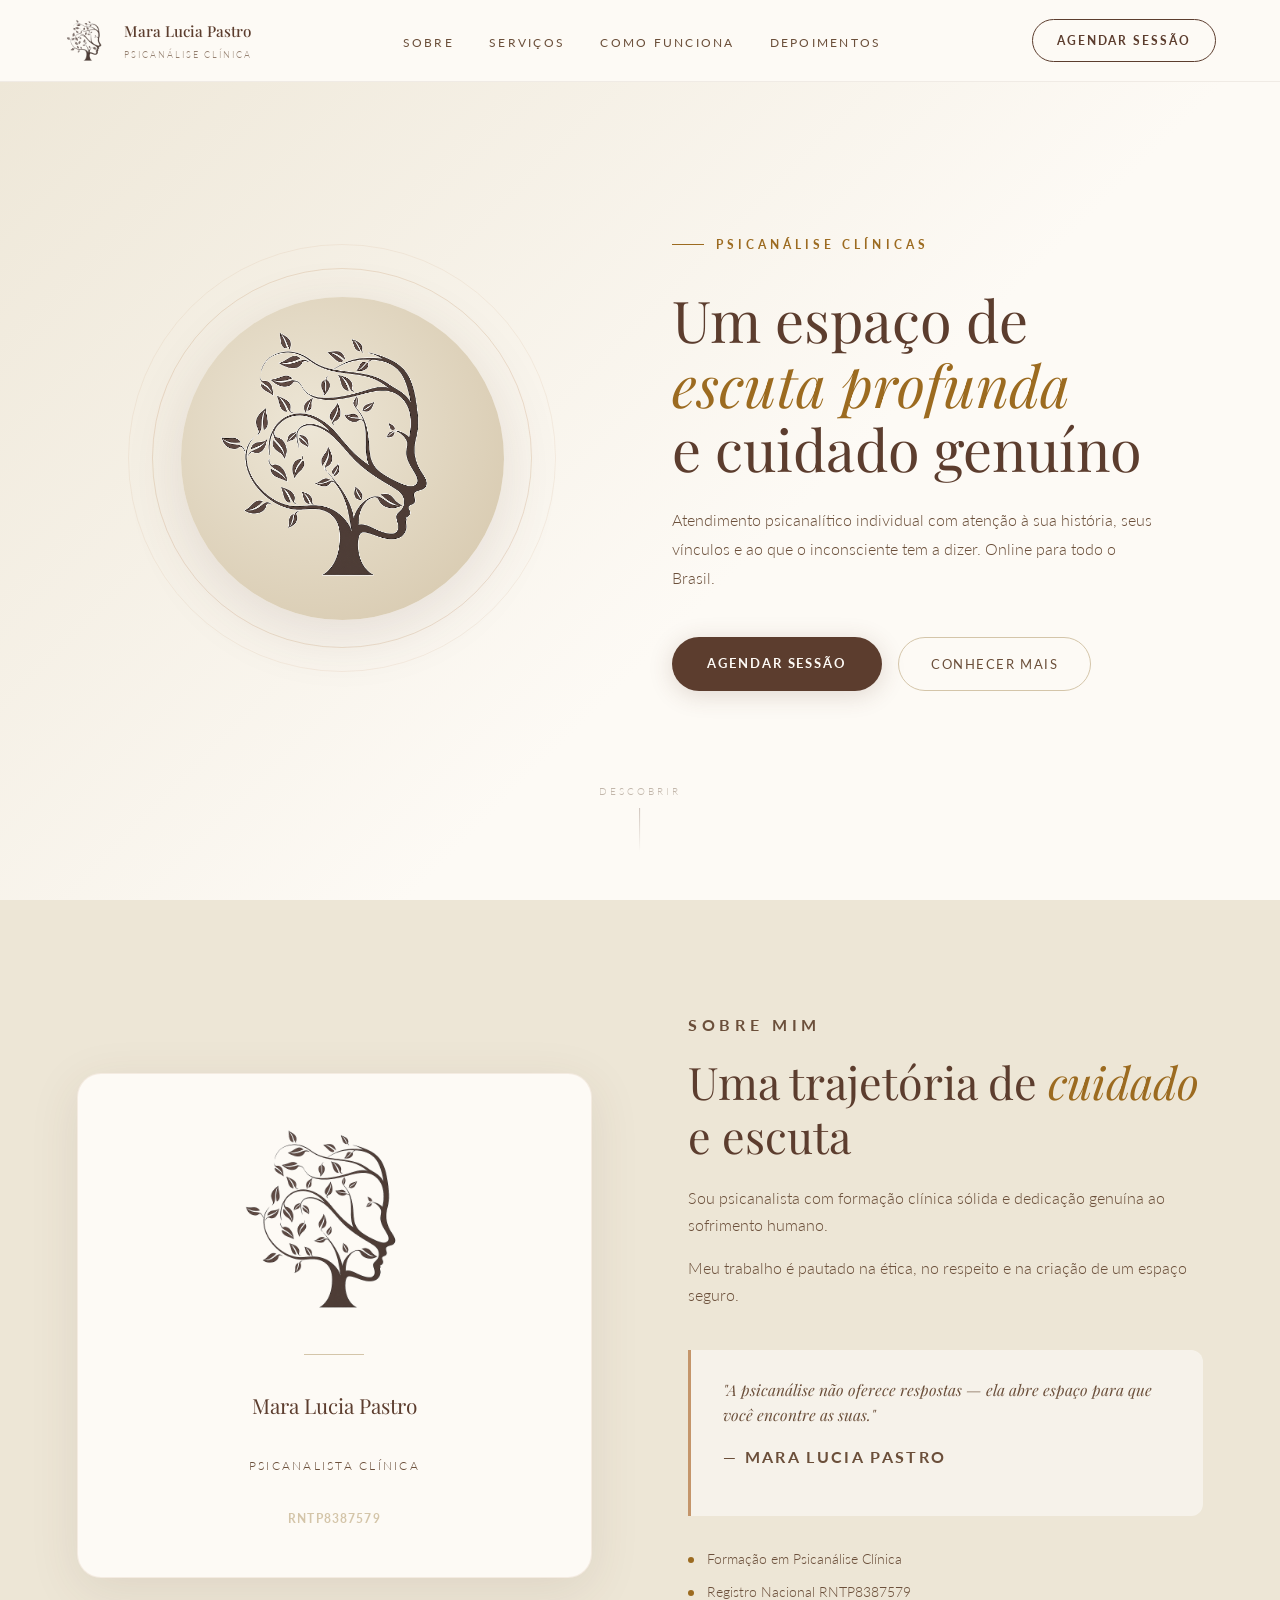
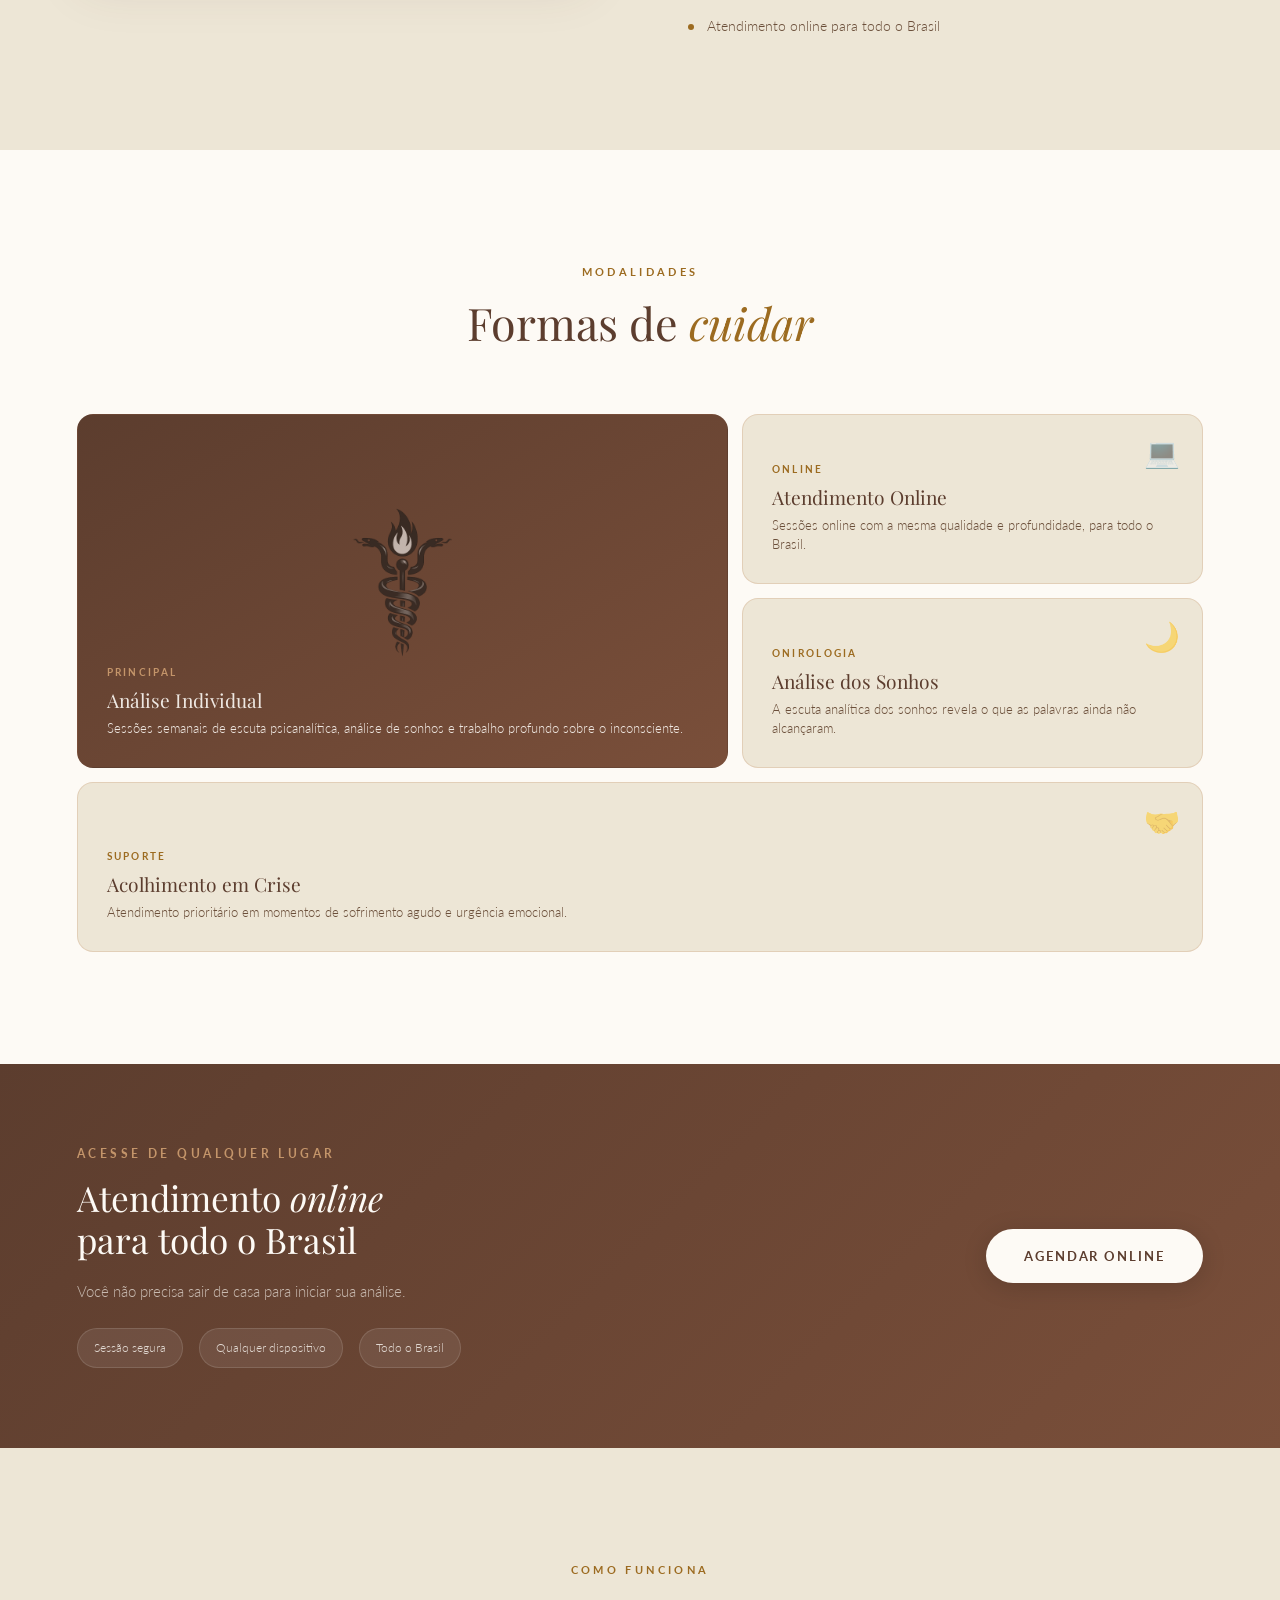
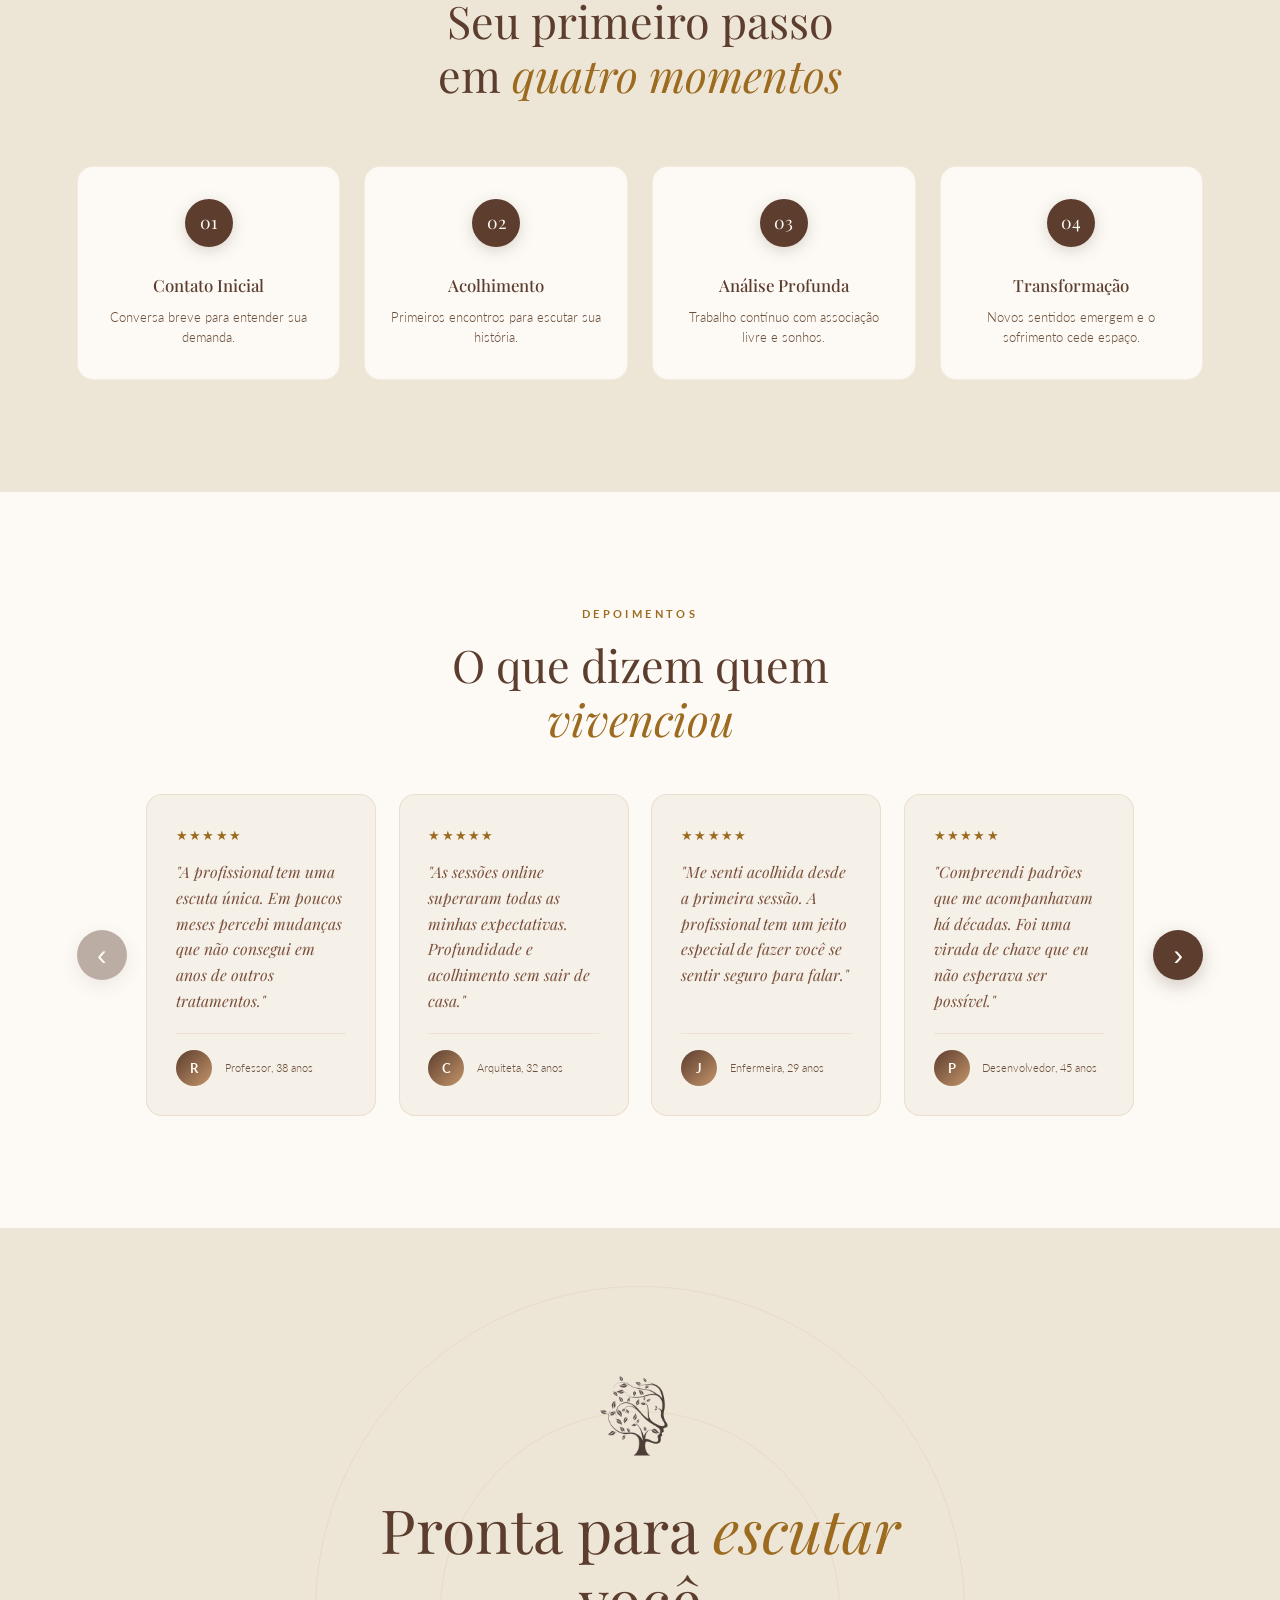
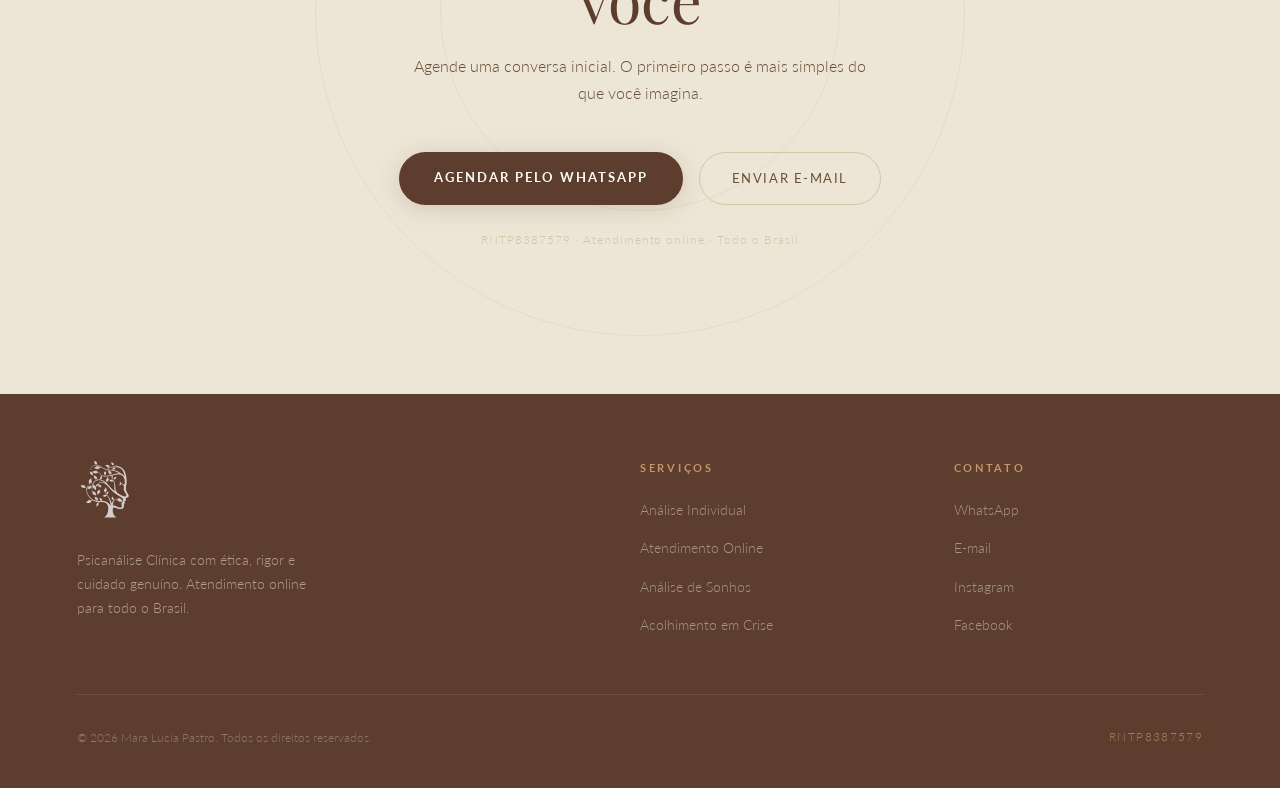
==== index.html @ 6607e974 "teste" ====
<!doctype html>
<html lang="pt-BR">
  <head>
    <meta charset="UTF-8" />
    <meta name="viewport" content="width=device-width, initial-scale=1.0" />
    <title>Mara Lucia Pastro — Psicanalista Clínica | Atendimento Online</title>

    <!-- ═══ SEO PRIMÁRIO ═══ -->
    <meta name="description" content="Psicanalista clínica com atendimento online para todo o Brasil. Escuta profunda, análise individual, análise de sonhos e acolhimento em crise. Agende sua sessão." />
    <meta name="keywords" content="psicanalista, psicanálise clínica, psicanalista online, atendimento psicanalítico online, análise individual, análise de sonhos, acolhimento em crise, terapia online Brasil, psicanalista Brasil, Mara Lucia Pastro, RNTP8387579, saúde mental online, inconsciente, escuta psicanalítica" />
    <meta name="author" content="Mara Lucia Pastro" />
    <meta name="robots" content="index, follow, max-snippet:-1, max-image-preview:large, max-video-preview:-1" />
    <meta name="theme-color" content="#3d2314" />
    <link rel="canonical" href="https://www.maraluciapastro.com.br/" />

    <!-- ═══ OPEN GRAPH (WhatsApp, Facebook, LinkedIn) ═══ -->
    <meta property="og:type" content="website" />
    <meta property="og:locale" content="pt_BR" />
    <meta property="og:site_name" content="Mara Lucia Pastro — Psicanálise Clínica" />
    <meta property="og:title" content="Mara Lucia Pastro — Psicanalista Clínica | Atendimento Online" />
    <meta property="og:description" content="Psicanalista clínica com atendimento online para todo o Brasil. Um espaço de escuta profunda e cuidado genuíno. Agende sua primeira conversa." />
    <meta property="og:url" content="https://www.maraluciapastro.com.br/" />
    <meta property="og:image" content="https://www.maraluciapastro.com.br/img/og-image.jpg" />
    <meta property="og:image:width" content="1200" />
    <meta property="og:image:height" content="630" />
    <meta property="og:image:alt" content="Mara Lucia Pastro — Psicanalista Clínica" />

    <!-- ═══ TWITTER CARD ═══ -->
    <meta name="twitter:card" content="summary_large_image" />
    <meta name="twitter:title" content="Mara Lucia Pastro — Psicanalista Clínica | Atendimento Online" />
    <meta name="twitter:description" content="Psicanalista clínica com atendimento online para todo o Brasil. Escuta profunda, análise individual e acolhimento em crise." />
    <meta name="twitter:image" content="https://www.maraluciapastro.com.br/img/og-image.jpg" />

    <!-- ═══ SCHEMA.ORG — DADOS ESTRUTURADOS (JSON-LD) ═══ -->
    <script type="application/ld+json">
    {
      "@context": "https://schema.org",
      "@graph": [
        {
          "@type": "Person",
          "@id": "https://www.maraluciapastro.com.br/#pessoa",
          "name": "Mara Lucia Pastro",
          "jobTitle": "Psicanalista Clínica",
          "description": "Psicanalista clínica com formação sólida e dedicação genuína ao sofrimento humano. Atendimento online para todo o Brasil.",
          "url": "https://www.maraluciapastro.com.br/",
          "email": "pastro.maralucia@gmail.com",
          "telephone": "+5516994599741",
          "image": "https://www.maraluciapastro.com.br/img/MarcaMaraLucia.png",
          "identifier": "RNTP8387579",
          "knowsAbout": ["Psicanálise", "Análise Individual", "Análise de Sonhos", "Saúde Mental", "Inconsciente"],
          "areaServed": { "@type": "Country", "name": "Brasil" },
          "sameAs": ["https://wa.me/16994599741"]
        },
        {
          "@type": "MedicalBusiness",
          "@id": "https://www.maraluciapastro.com.br/#negocio",
          "name": "Mara Lucia Pastro — Psicanálise Clínica",
          "description": "Atendimento psicanalítico individual online para todo o Brasil.",
          "url": "https://www.maraluciapastro.com.br/",
          "email": "pastro.maralucia@gmail.com",
          "telephone": "+5516994599741",
          "image": "https://www.maraluciapastro.com.br/img/MarcaMaraLucia.png",
          "priceRange": "$$",
          "currenciesAccepted": "BRL",
          "paymentAccepted": "Pix, Transferência bancária",
          "areaServed": { "@type": "Country", "name": "Brasil" },
          "availableLanguage": { "@type": "Language", "name": "Portuguese" },
          "hasOfferCatalog": {
            "@type": "OfferCatalog",
            "name": "Serviços de Psicanálise",
            "itemListElement": [
              { "@type": "Offer", "itemOffered": { "@type": "Service", "name": "Análise Individual", "description": "Sessões semanais de escuta psicanalítica, análise de sonhos e trabalho profundo sobre o inconsciente." } },
              { "@type": "Offer", "itemOffered": { "@type": "Service", "name": "Atendimento Online", "description": "Sessões online com a mesma qualidade e profundidade, para todo o Brasil." } },
              { "@type": "Offer", "itemOffered": { "@type": "Service", "name": "Análise dos Sonhos", "description": "A escuta analítica dos sonhos revela o que as palavras ainda não alcançaram." } },
              { "@type": "Offer", "itemOffered": { "@type": "Service", "name": "Acolhimento em Crise", "description": "Atendimento prioritário em momentos de sofrimento agudo e urgência emocional." } }
            ]
          },
          "aggregateRating": {
            "@type": "AggregateRating",
            "ratingValue": "5",
            "reviewCount": "8",
            "bestRating": "5",
            "worstRating": "1"
          }
        },
        {
          "@type": "WebSite",
          "@id": "https://www.maraluciapastro.com.br/#website",
          "url": "https://www.maraluciapastro.com.br/",
          "name": "Mara Lucia Pastro — Psicanálise Clínica",
          "description": "Psicanalista clínica com atendimento online para todo o Brasil.",
          "inLanguage": "pt-BR",
          "publisher": { "@id": "https://www.maraluciapastro.com.br/#pessoa" }
        },
        {
          "@type": "FAQPage",
          "mainEntity": [
            {
              "@type": "Question",
              "name": "Como funciona o atendimento psicanalítico online?",
              "acceptedAnswer": { "@type": "Answer", "text": "O atendimento é realizado por videochamada, com a mesma qualidade e profundidade das sessões presenciais. Você pode participar de qualquer lugar do Brasil, usando computador, tablet ou celular." }
            },
            {
              "@type": "Question",
              "name": "Qual é o primeiro passo para começar a análise?",
              "acceptedAnswer": { "@type": "Answer", "text": "O primeiro passo é agendar uma conversa inicial pelo WhatsApp ou e-mail. Nessa conversa, você pode apresentar sua demanda e conhecer melhor como funciona o processo analítico." }
            },
            {
              "@type": "Question",
              "name": "A psicanálise online é tão eficaz quanto a presencial?",
              "acceptedAnswer": { "@type": "Answer", "text": "Sim. A psicanálise online oferece a mesma escuta profunda e qualidade clínica do atendimento presencial, com a comodidade de ser acessível de qualquer lugar do Brasil." }
            }
          ]
        }
      ]
    }
    </script>

    <!-- ═══ PERFORMANCE & PRECONNECT ═══ -->
    <link rel="preconnect" href="https://fonts.googleapis.com" />
    <link rel="preconnect" href="https://fonts.gstatic.com" crossorigin />
    <link rel="dns-prefetch" href="https://wa.me" />

    <link
      href="https://fonts.googleapis.com/css2?family=Playfair+Display:ital,wght@0,400;0,500;0,700;1,400;1,500&family=Lato:wght@300;400;700&display=swap"
      rel="stylesheet"
    />
    <link rel="stylesheet" href="./style.css" />
    <script src="./Script.js" defer></script>
  </head>
  <body>
    <nav>
      <a href="#" class="nav-brand">
        <img
          src="./img/MarcaMaraLucia.png"
          alt="Mara Lucia Pastro — Psicanalista Clínica"
        />
        <div class="nav-brand-text">
          <span class="nav-brand-name">Mara Lucia Pastro</span>
          <span class="nav-brand-sub">Psicanálise Clínica</span>
        </div>
      </a>
      <ul class="nav-links" id="navLinks">
        <li><a href="#sobre">Sobre</a></li>
        <li><a href="#servicos">Serviços</a></li>
        <li><a href="#processo">Como funciona</a></li>
        <li><a href="#depoimentos">Depoimentos</a></li>
        <li class="mobile-only" style="display: none">
          <a href="#cta" class="nav-cta mobile-inline">Agendar Sessão</a>
        </li>
      </ul>
      <a href="#cta" class="nav-cta desktop-only">Agendar Sessão</a>
      <button class="hamburger" id="hamburger" aria-label="Menu">
        <span></span><span></span><span></span>
      </button>
    </nav>

    <section id="hero">
      <div class="hero-visual reveal">
        <div class="hero-logo-wrap">
          <div class="hero-logo-ring"></div>
          <div class="hero-logo-ring"></div>
          <div class="hero-logo-bg">
            <img
              src="./img/MarcaMaraLucia.png"
              alt="Mara"
            />
          </div>
        </div>
      </div>
      <div class="hero-content">
        <p class="hero-eyebrow">Psicanálise Clínicas</p>
        <h1>
          <span>Um espaço de</span> <em>escuta profunda</em>
          <span>e cuidado genuíno</span>
        </h1>
        <p class="hero-sub">
          Atendimento psicanalítico individual com atenção à sua história, seus
          vínculos e ao que o inconsciente tem a dizer. Online para todo o
          Brasil.
        </p>
        <div class="hero-actions">
          <a href="#cta" class="btn-prim">Agendar Sessão</a>
          <a href="#sobre" class="btn-sec">Conhecer mais</a>
        </div>
      </div>
      <div class="hero-scroll" aria-hidden="true">
        <span>Descobrir</span>
        <div class="scroll-line"></div>
      </div>
    </section>

    <section id="sobre">
      <div class="sobre-img-card reveal">
        <img
          src="./img/MarcaMaraLucia.png"
          alt="Mara"
          class="sobre-logo-big"
        />
        <div class="sobre-divider"></div>
        <p class="sobre-nome">Mara Lucia Pastro</p>
        <p class="sobre-titulo">Psicanalista Clínica</p>
        <p class="sobre-rntp">RNTP8387579</p>
      </div>
      <div class="sobre-content">
        <p class="section-label reveal">Sobre mim</p>
        <h2 class="section-title reveal reveal-delay-1">
          Uma trajetória de <em>cuidado</em> e escuta
        </h2>
        <p class="reveal reveal-delay-2">
          Sou psicanalista com formação clínica sólida e dedicação genuína ao
          sofrimento humano.
        </p>
        <p class="reveal reveal-delay-3">
          Meu trabalho é pautado na ética, no respeito e na criação de um espaço
          seguro.
        </p>
        <div class="sobre-quote-block reveal reveal-delay-3">
          <p class="sobre-quote-text">
            "A psicanálise não oferece respostas — ela abre espaço para que você
            encontre as suas."
          </p>
          <p class="sobre-quote-author">— Mara Lucia Pastro</p>
        </div>
        <div class="sobre-credenciais reveal reveal-delay-4">
          <div class="cred-item">Formação em Psicanálise Clínica</div>
          <div class="cred-item">Registro Nacional RNTP8387579</div>
          <div class="cred-item">Atendimento online para todo o Brasil</div>
        </div>
      </div>
    </section>

    <section id="servicos">
      <div class="bento-intro">
        <p class="section-label reveal">Modalidades</p>
        <h2 class="section-title reveal reveal-delay-1">
          Formas de <em>cuidar</em>
        </h2>
      </div>
      <div class="bento">
        
        <div class="bento-card featured span-7 row-2 reveal">
          <img
            src="./img/chatgptpsicpreto.png"
            alt="Símbolo da Psicanálise"
            class="featured-symbol"
          />
          <p class="bento-tag">Principal</p>
          <h3 class="bento-title">Análise Individual</h3>
          <p class="bento-desc">
            Sessões semanais de escuta psicanalítica, análise de sonhos e
            trabalho profundo sobre o inconsciente.
          </p>
        </div>
        <div class="bento-card span-5 reveal reveal-delay-1">
          <p class="bento-tag">Online</p>
          <div class="bento-emoji">💻</div>
          <h3 class="bento-title">Atendimento Online</h3>
          <p class="bento-desc">
            Sessões online com a mesma qualidade e profundidade, para todo o
            Brasil.
          </p>
        </div>
        <div class="bento-card span-5 reveal reveal-delay-2">
          <p class="bento-tag">Onirologia</p>
          <div class="bento-emoji">🌙</div>
          <h3 class="bento-title">Análise dos Sonhos</h3>
          <p class="bento-desc">
            A escuta analítica dos sonhos revela o que as palavras ainda não
            alcançaram.
          </p>
        </div>
        <div class="bento-card span-12 reveal reveal-delay-1">
          <p class="bento-tag">Suporte</p>
          <div class="bento-emoji">🤝</div>
          <h3 class="bento-title">Acolhimento em Crise</h3>
          <p class="bento-desc">
            Atendimento prioritário em momentos de sofrimento agudo e urgência
            emocional.
          </p>
        </div>
      </div>
    </section>

    <div class="online-section">
      <div class="online-content">
        <p>Acesse de qualquer lugar</p>
        <h2 class="online-title">
          Atendimento <em>online</em><br />para todo o Brasil
        </h2>
        <p class="online-desc">
          Você não precisa sair de casa para iniciar sua análise.
        </p>
        <div class="online-badges">
          <span class="online-badge"> Sessão segura</span>
          <span class="online-badge">Qualquer dispositivo</span>
          <span class="online-badge"> Todo o Brasil</span>
        </div>
      </div>
      <a href="#cta" class="btn-prim-inv">Agendar Online</a>
    </div>

    <section id="processo">
      <div class="processo-intro">
        <p class="section-label reveal">Como funciona</p>
        <h2 class="section-title reveal reveal-delay-1">
          Seu primeiro passo<br />em <em>quatro momentos</em>
        </h2>
      </div>
      <div class="steps">
        <div class="step reveal">
          <div class="step-num">01</div>
          <h3 class="step-title">Contato Inicial</h3>
          <p class="step-desc">Conversa breve para entender sua demanda.</p>
        </div>
        <div class="step reveal reveal-delay-1">
          <div class="step-num">02</div>
          <h3 class="step-title">Acolhimento</h3>
          <p class="step-desc">
            Primeiros encontros para escutar sua história.
          </p>
        </div>
        <div class="step reveal reveal-delay-2">
          <div class="step-num">03</div>
          <h3 class="step-title">Análise Profunda</h3>
          <p class="step-desc">
            Trabalho contínuo com associação livre e sonhos.
          </p>
        </div>
        <div class="step reveal reveal-delay-3">
          <div class="step-num">04</div>
          <h3 class="step-title">Transformação</h3>
          <p class="step-desc">
            Novos sentidos emergem e o sofrimento cede espaço.
          </p>
        </div>
      </div>
    </section>

    <section id="depoimentos">
      <div class="dep-intro">
        <p class="section-label reveal">Depoimentos</p>
        <h2 class="section-title reveal reveal-delay-1">
          O que dizem quem <em>vivenciou</em>
        </h2>
      </div>
      <div class="carousel-wrapper reveal">
        <button class="carousel-btn prev" aria-label="Anterior">‹</button>
        <div class="carousel-container">
          <div class="dep-track" id="depTrack">
            <div class="dep-card">
              <div class="dep-stars">★★★★★</div>
              <p class="dep-text">
                "A profissional tem uma escuta única. Em poucos meses percebi
                mudanças que não consegui em anos de outros tratamentos."
              </p>
              <div class="dep-author">
                <div class="dep-avatar">R</div>
                <div>
                  <p class="dep-name"></p>
                  <p class="dep-role">Professor, 38 anos</p>
                </div>
              </div>
            </div>
            <div class="dep-card">
              <div class="dep-stars">★★★★★</div>
              <p class="dep-text">
                "As sessões online superaram todas as minhas expectativas.
                Profundidade e acolhimento sem sair de casa."
              </p>
              <div class="dep-author">
                <div class="dep-avatar">C</div>
                <div>
                  <p class="dep-name"></p>
                  <p class="dep-role">Arquiteta, 32 anos</p>
                </div>
              </div>
            </div>
            <div class="dep-card">
              <div class="dep-stars">★★★★★</div>
              <p class="dep-text">
                "Me senti acolhida desde a primeira sessão. A profissional tem
                um jeito especial de fazer você se sentir seguro para falar."
              </p>
              <div class="dep-author">
                <div class="dep-avatar">J</div>
                <div>
                  <p class="dep-name"></p>
                  <p class="dep-role">Enfermeira, 29 anos</p>
                </div>
              </div>
            </div>
            <div class="dep-card">
              <div class="dep-stars">★★★★★</div>
              <p class="dep-text">
                "Compreendi padrões que me acompanhavam há décadas. Foi uma
                virada de chave que eu não esperava ser possível."
              </p>
              <div class="dep-author">
                <div class="dep-avatar">P</div>
                <div>
                  <p class="dep-name"></p>
                  <p class="dep-role">Desenvolvedor, 45 anos</p>
                </div>
              </div>
            </div>
            <div class="dep-card">
              <div class="dep-stars">★★★★★</div>
              <p class="dep-text">
                "Recomendo de coração. Um espaço verdadeiramente seguro, sem
                julgamentos, com muita competência e ética."
              </p>
              <div class="dep-author">
                <div class="dep-avatar">A</div>
                <div>
                  <p class="dep-name"></p>
                  <p class="dep-role">Designer, 27 anos</p>
                </div>
              </div>
            </div>
            <div class="dep-card">
              <div class="dep-stars">★★★★★</div>
              <p class="dep-text">
                "Dois anos de análise valeram mais do que tudo que eu havia
                feito antes. Reencontrei o prazer de viver."
              </p>
              <div class="dep-author">
                <div class="dep-avatar">I</div>
                <div>
                  <p class="dep-name"></p>
                  <p class="dep-role">Médica, 48 anos</p>
                </div>
              </div>
            </div>
            <div class="dep-card">
              <div class="dep-stars">★★★★★</div>
              <p class="dep-text">
                "A profissional me ajudou a enxergar questões que eu evitava há
                anos. Hoje me sinto mais leve e confiante."
              </p>
              <div class="dep-author">
                <div class="dep-avatar">L</div>
                <div>
                  <p class="dep-name"></p>
                  <p class="dep-role">Advogado, 41 anos</p>
                </div>
              </div>
            </div>
            <div class="dep-card">
              <div class="dep-stars">★★★★★</div>
              <p class="dep-text">
                "Nunca imaginei que a psicanálise pudesse trazer tanto
                autoconhecimento. Sou grata por cada sessão."
              </p>
              <div class="dep-author">
                <div class="dep-avatar">M</div>
                <div>
                  <p class="dep-name"></p>
                  <p class="dep-role">Estudante, 24 anos</p>
                </div>
              </div>
            </div>
          </div>
        </div>
        <button class="carousel-btn next" aria-label="Próximo">›</button>
      </div>
    </section>

    <section id="cta">
      <div class="cta-ring cta-ring-1" aria-hidden="true"></div>
      <div class="cta-ring cta-ring-2" aria-hidden="true"></div>
      <img
        src="./img/MarcaMaraLucia.png"
        alt="Mara"
        class="cta-logo"
      />
      <h2 class="cta-title">Pronta para <em>escutar</em><br />você</h2>
      <p class="cta-desc">
        Agende uma conversa inicial. O primeiro passo é mais simples do que você
        imagina.
      </p>
      <div class="cta-actions">
        <a href="https://wa.me/16994599741?text=Ol%C3%A1!%20Vim%20pelo%20site%20Gostaria%20de%20agendar%20uma%20conversa%20e%20saber%20mais%20sobre%20o%20atendimento%20psicanal%C3%ADtico." class="btn-prim" aria-label="Agendar sessão de psicanálise pelo WhatsApp" rel="noopener noreferrer" target="_blank"
          >Agendar pelo WhatsApp</a
        >
        <a href="https://mail.google.com/mail/?view=cm&fs=1&to=pastro.maralucia@gmail.com" target="_blank" class="btn-sec"
          >Enviar E-mail</a
        >
      </div>
      <p class="cta-note">RNTP8387579 · Atendimento online · Todo o Brasil</p>
    </section>

    <footer>
      <div class="footer-grid">
        <div class="footer-brand">
          <img
            src="./img/MarcaMaraLucia.png"
            alt="Mara"
          />
          <p>
            Psicanálise Clínica com ética, rigor e cuidado genuíno. Atendimento
            online para todo o Brasil.
          </p>
        </div>
        <div class="footer-col">
          <p class="footer-col-title">Serviços</p>
          <ul>
            <li><a href="#servicos">Análise Individual</a></li>
            <li><a href="#servicos">Atendimento Online</a></li>
            <li><a href="#servicos">Análise de Sonhos</a></li>
            <li><a href="#servicos">Acolhimento em Crise</a></li>
          </ul>
        </div>
        <div class="footer-col">
          <p class="footer-col-title">Contato</p>
          <ul>
            <li><a href="https://wa.me/16994599741?text=Ol%C3%A1!%20Vim%20pelo%20site%20Gostaria%20de%20agendar%20uma%20conversa%20e%20saber%20mais%20sobre%20o%20atendimento%20psicanal%C3%ADtico.">WhatsApp</a></li>
            <li><a href="https://mail.google.com/mail/?view=cm&fs=1&to=pastro.maralucia@gmail.com" target="_blank">E-mail</a></li>
            <li><a href="#">Instagram</a></li>
            <li><a href="#">Facebook</a></li>
          </ul>
        </div>
      </div>
      <div class="footer-bottom">
        <span>© 2026 Mara Lucia Pastro. Todos os direitos reservados.</span>
        <span class="footer-rntp">RNTP8387579</span>
      </div>
    </footer>
  </body>
</html>
---- style.css ----
*,
*::before,
*::after {
  box-sizing: border-box;
  margin: 0;
  padding: 0;
}
:root {
  --marrom: #5c3d2e;
  --marrom2: #7a4f3a;
  --caramelo: #9c6b20;
  --areia: #c4956a;
  --creme: #f5f0e8;
  --creme2: #ede6d6;
  --bege: #d4c5a9;
  --texto: #3a2a1e;
  --texto2: #6b4f3a;
  --branco: #fdfaf5;
  --radius: 16px;
  --ease: cubic-bezier(0.22, 1, 0.36, 1);
}
html {
  scroll-behavior: smooth;
}
body {
  background: var(--branco);
  color: var(--texto);
  font-family: "Lato", sans-serif;
  font-weight: 300;
  line-height: 1.75;
  overflow-x: hidden;
}
nav {
  position: fixed;
  top: 0;
  left: 0;
  right: 0;
  z-index: 100;
  display: flex;
  align-items: center;
  justify-content: space-between;
  padding: 1.1rem 5vw;
  background: #fdfaf5;
  border-bottom: 1px solid rgba(92, 61, 46, 0.08);
  transition: box-shadow 0.3s;
}
.nav-brand {
  display: flex;
  align-items: center;
  gap: 0.85rem;
  text-decoration: none;
}
.nav-brand img {
  height: 46px;
  width: 46px;
  object-fit: contain;
}
.nav-brand-text {
  display: flex;
  flex-direction: column;
  gap: 0.1rem;
}
.nav-brand-name {
  font-family: "Playfair Display", serif;
  font-size: 0.95rem;
  font-weight: 500;
  color: var(--marrom);
  white-space: nowrap;
}
.nav-brand-sub {
  font-size: 0.58rem;
  letter-spacing: 0.22em;
  text-transform: uppercase;
  color: var(--texto2);
  opacity: 0.7;
  white-space: nowrap;
}
.nav-links {
  display: flex;
  gap: 2.2rem;
  list-style: none;
}
.nav-links a {
  font-size: 0.78rem;
  letter-spacing: 0.18em;
  text-transform: uppercase;
  color: var(--texto2);
  text-decoration: none;
  font-weight: 400;
  transition: color 0.3s;
}
.nav-links a:hover {
  color: var(--marrom);
}
.nav-cta {
  font-size: 0.76rem;
  letter-spacing: 0.16em;
  text-transform: uppercase;
  padding: 0.6rem 1.5rem;
  border: 1.5px solid var(--marrom);
  color: var(--marrom);
  border-radius: 40px;
  text-decoration: none;
  font-weight: 700;
  transition:
    background 0.3s,
    color 0.3s;
  white-space: nowrap;
}
.nav-cta:hover {
  background: var(--marrom);
  color: var(--branco);
}
.hamburger {
  display: none;
  flex-direction: column;
  gap: 5px;
  cursor: pointer;
  background: none;
  border: none;
  padding: 6px;
}
.hamburger span {
  display: block;
  width: 26px;
  height: 2px;
  background: var(--marrom);
  border-radius: 2px;
  transition: all 0.3s var(--ease);
}
.hamburger.active span:nth-child(1) {
  transform: rotate(45deg) translate(5px, 5px);
}
.hamburger.active span:nth-child(2) {
  opacity: 0;
}
.hamburger.active span:nth-child(3) {
  transform: rotate(-45deg) translate(5px, -5px);
}
#hero {
  min-height: 100vh;
  display: grid;
  grid-template-columns: 1fr 1fr;
  align-items: center;
  padding: 8rem 6vw 7rem;
  background: linear-gradient(135deg, var(--creme2) 0%, var(--branco) 60%);
  gap: 4rem;
  position: relative;
  overflow: hidden;
}
.hero-visual {
  display: flex;
  justify-content: center;
  align-items: center;
}
.hero-logo-wrap {
  position: relative;
  width: 380px;
  aspect-ratio: 1;
  display: flex;
  align-items: center;
  justify-content: center;
}
.hero-logo-ring {
  position: absolute;
  inset: 0;
  border-radius: 50%;
  border: 1px solid rgba(196, 149, 106, 0.25);
  animation: ringPulseHero 5s ease-in-out infinite;
}
.hero-logo-ring:nth-child(2) {
  inset: -24px;
  border-color: rgba(196, 149, 106, 0.12);
  animation-delay: -2.5s;
}
.hero-logo-bg {
  width: 85%;
  aspect-ratio: 1;
  border-radius: 50%;
  background: radial-gradient(circle at 40% 40%, var(--creme2), var(--bege));
  display: flex;
  align-items: center;
  justify-content: center;
  box-shadow: 0 16px 60px rgba(92, 61, 46, 0.12);
  position: relative;
  z-index: 1;
}
.hero-logo-bg img {
  width: 85%;
  height: 85%;
  object-fit: contain;
}
.hero-content {
  position: relative;
  z-index: 1;
}
.hero-eyebrow {
  display: inline-flex;
  align-items: center;
  gap: 0.75rem;
  font-size: 0.72rem;
  letter-spacing: 0.35em;
  text-transform: uppercase;
  color: var(--caramelo);
  margin-bottom: 2rem;
  font-weight: 700;
  opacity: 0;
  animation: fadeUp 0.8s var(--ease) 0.2s forwards;
}
.hero-eyebrow::before {
  content: "";
  display: block;
  width: 32px;
  height: 1px;
  background: var(--caramelo);
}
h1 {
  font-family: "Playfair Display", serif;
  font-size: clamp(2.6rem, 4.5vw, 4.2rem);
  font-weight: 400;
  line-height: 1.12;
  color: var(--marrom);
  margin-bottom: 1.6rem;
  opacity: 0;
  animation: fadeUp 0.9s var(--ease) 0.4s forwards;
}
h1 em {
  font-style: italic;
  color: var(--caramelo);
}
h1 span {
  display: block;
}
.hero-sub {
  font-size: 1rem;
  color: var(--texto2);
  max-width: 480px;
  margin-bottom: 2.8rem;
  line-height: 1.8;
  opacity: 0;
  animation: fadeUp 0.9s var(--ease) 0.6s forwards;
}
.hero-actions {
  display: flex;
  gap: 1rem;
  flex-wrap: wrap;
  opacity: 0;
  animation: fadeUp 0.9s var(--ease) 0.8s forwards;
}
.hero-scroll {
  position: absolute;
  bottom: 3rem;
  left: 50%;
  transform: translateX(-50%);
  display: flex;
  flex-direction: column;
  align-items: center;
  gap: 0.5rem;
  opacity: 0;
  animation: fadeIn 1s ease 1.4s forwards;
}
.hero-scroll span {
  font-size: 0.62rem;
  letter-spacing: 0.3em;
  text-transform: uppercase;
  color: rgba(106, 79, 58, 0.4);
}
.scroll-line {
  width: 1px;
  height: 44px;
  background: linear-gradient(to bottom, rgba(92, 61, 46, 0.3), transparent);
  animation: scrollPulse 2.2s ease-in-out infinite;
}
.btn-prim {
  padding: 0.9rem 2.2rem;
  background: var(--marrom);
  color: var(--branco);
  font-size: 0.8rem;
  font-weight: 700;
  letter-spacing: 0.15em;
  text-transform: uppercase;
  border-radius: 50px;
  text-decoration: none;
  transition:
    background 0.3s,
    transform 0.3s var(--ease),
    box-shadow 0.3s;
  box-shadow: 0 4px 24px rgba(92, 61, 46, 0.18);
  display: inline-block;
  text-align: center;
}
.btn-prim:hover {
  background: var(--marrom2);
  transform: translateY(-3px);
  box-shadow: 0 8px 36px rgba(92, 61, 46, 0.28);
}
.btn-sec {
  padding: 0.9rem 2rem;
  border: 1.5px solid var(--bege);
  color: var(--texto2);
  font-size: 0.8rem;
  font-weight: 400;
  letter-spacing: 0.12em;
  text-transform: uppercase;
  border-radius: 50px;
  text-decoration: none;
  transition:
    border-color 0.3s,
    color 0.3s;
  display: inline-block;
}
.btn-sec:hover {
  border-color: var(--marrom);
  color: var(--marrom);
}
section {
  padding: 7rem 6vw;
}
.section-label {
  font-size: 0.7rem;
  letter-spacing: 0.3em;
  text-transform: uppercase;
  color: var(--caramelo);
  margin-bottom: 0.9rem;
  font-weight: 700;
}
.section-title {
  font-family: "Playfair Display", serif;
  font-size: clamp(1.9rem, 3.5vw, 3rem);
  font-weight: 400;
  line-height: 1.2;
  color: var(--marrom);
  margin-bottom: 1.4rem;
}
.section-title em {
  font-style: italic;
  color: var(--caramelo);
}
#sobre {
  background: var(--creme2);
  display: grid;
  grid-template-columns: 1fr 1fr;
  gap: 6rem;
  align-items: center;
}
.sobre-img-card {
  background: var(--branco);
  border-radius: 24px;
  padding: 3rem 2.5rem;
  box-shadow: 0 12px 50px rgba(92, 61, 46, 0.1);
  display: flex;
  flex-direction: column;
  align-items: center;
  gap: 2rem;
  border: 1px solid rgba(196, 149, 106, 0.15);
}
.sobre-logo-big {
  width: 200px;
  height: 200px;
  object-fit: contain;
}
.sobre-divider {
  width: 60px;
  height: 1px;
  background: var(--bege);
}
.sobre-nome {
  font-family: "Playfair Display", serif;
  font-size: 1.3rem;
  color: var(--marrom);
  text-align: center;
}
.sobre-titulo {
  font-size: 0.78rem;
  letter-spacing: 0.18em;
  text-transform: uppercase;
  color: var(--texto2);
  text-align: center;
}
.sobre-rntp {
  font-size: 0.72rem;
  letter-spacing: 0.1em;
  color: var(--bege);
  text-align: center;
  font-weight: 700;
}
.sobre-content p {
  color: var(--texto2);
  margin-bottom: 1rem;
  font-size: 0.97rem;
}
.sobre-quote-block {
  margin-top: 2.5rem;
  padding: 1.8rem 2rem;
  border-left: 3px solid var(--areia);
  background: rgba(255, 255, 255, 0.5);
  border-radius: 0 12px 12px 0;
}
.sobre-quote-text {
  font-family: "Playfair Display", serif;
  font-size: 1.05rem;
  font-style: italic;
  color: var(--marrom2);
  line-height: 1.6;
  margin-bottom: 0.5rem;
}
.sobre-quote-author {
  font-size: 0.75rem;
  letter-spacing: 0.15em;
  text-transform: uppercase;
  color: var(--areia);
  font-weight: 700;
}
.sobre-credenciais {
  display: flex;
  flex-direction: column;
  gap: 0.6rem;
  margin-top: 2rem;
}
.cred-item {
  display: flex;
  align-items: center;
  gap: 0.8rem;
  font-size: 0.85rem;
  color: var(--texto2);
}
.cred-item::before {
  content: "";
  width: 6px;
  height: 6px;
  border-radius: 50%;
  background: var(--caramelo);
}
#servicos {
  background: var(--branco);
}
.bento-intro {
  text-align: center;
  max-width: 560px;
  margin: 0 auto 4rem;
}
.bento {
  display: grid;
  grid-template-columns: repeat(12, 1fr);
  grid-auto-rows: 170px;
  gap: 14px;
}
.bento-card {
  border: 1px solid rgba(196, 149, 106, 0.28);
  border-radius: var(--radius);
  background: var(--creme2);
  padding: 1.8rem;
  display: flex;
  flex-direction: column;
  justify-content: flex-end;
  transition:
    border-color 0.3s,
    transform 0.3s var(--ease),
    box-shadow 0.3s;
  position: relative;
  overflow: hidden;
}
.bento-card:hover {
  border-color: rgba(156, 107, 32, 0.35);
  transform: translateY(-4px);
  box-shadow: 0 8px 40px rgba(92, 61, 46, 0.1);
}
.bento-card.featured {
  background: linear-gradient(150deg, var(--marrom) 0%, var(--marrom2) 100%);
  border-color: transparent;
}
/* Imagem de fundo do card featured (substitua o src pelo arquivo desejado) */
.bento-card.featured .featured-symbol {
  position: absolute;
  top: 50%;
  left: 50%;
  transform: translate(-50%, -50%);
  width: 60%;
  max-width: 200px;
  opacity: 0.6;
  pointer-events: none;
  z-index: 0;
}
.bento-card.featured .bento-tag,
.bento-card.featured .bento-title,
.bento-card.featured .bento-desc {
  position: relative;
  z-index: 1;
}
.bento-card.featured .bento-title,
.bento-card.featured .bento-desc {
  color: rgba(253, 250, 245, 0.9);
}
.bento-card.featured .bento-tag {
  color: var(--areia);
}
.bento-card.span-5 {
  grid-column: span 5;
}
.bento-card.span-7 {
  grid-column: span 7;
}
.bento-card.span-12 {
  grid-column: span 12;
}
.bento-card.row-2 {
  grid-row: span 2;
}
.bento-tag {
  font-size: 0.65rem;
  letter-spacing: 0.22em;
  text-transform: uppercase;
  color: var(--caramelo);
  margin-bottom: 0.4rem;
  font-weight: 700;
}
.bento-title {
  font-family: "Playfair Display", serif;
  font-size: 1.2rem;
  font-weight: 400;
  color: var(--marrom);
  line-height: 1.3;
}
.bento-desc {
  font-size: 0.8rem;
  color: var(--texto2);
  margin-top: 0.4rem;
  line-height: 1.5;
}
.bento-emoji {
  font-size: 1.8rem;
  line-height: 1;
  position: absolute;
  top: 1.4rem;
  right: 1.4rem;
  opacity: 0.55;
}
.online-section {
  background: linear-gradient(135deg, var(--marrom) 0%, var(--marrom2) 100%);
  padding: 5rem 6vw;
  display: flex;
  align-items: center;
  justify-content: space-between;
  gap: 3rem;
  flex-wrap: wrap;
}
.online-content p:first-child {
  font-size: 0.72rem;
  letter-spacing: 0.3em;
  text-transform: uppercase;
  color: var(--areia);
  margin-bottom: 0.8rem;
  font-weight: 700;
}
.online-title {
  font-family: "Playfair Display", serif;
  font-size: 2.2rem;
  font-weight: 400;
  color: var(--branco);
  line-height: 1.2;
}
.online-title em {
  font-style: italic;
}
.online-desc {
  color: rgba(253, 250, 245, 0.65);
  margin-top: 1rem;
  font-size: 0.95rem;
  max-width: 440px;
}
.online-badges {
  display: flex;
  gap: 1rem;
  flex-wrap: wrap;
  margin-top: 1.5rem;
}
.online-badge {
  display: flex;
  align-items: center;
  gap: 0.6rem;
  background: rgba(255, 255, 255, 0.08);
  border: 1px solid rgba(255, 255, 255, 0.12);
  border-radius: 40px;
  padding: 0.5rem 1rem;
  font-size: 0.78rem;
  color: rgba(253, 250, 245, 0.8);
}
.btn-prim-inv {
  padding: 1rem 2.4rem;
  background: var(--branco);
  color: var(--marrom);
  font-size: 0.8rem;
  font-weight: 700;
  letter-spacing: 0.15em;
  text-transform: uppercase;
  border-radius: 50px;
  text-decoration: none;
  box-shadow: 0 4px 24px rgba(0, 0, 0, 0.15);
  transition:
    background 0.3s,
    transform 0.3s;
}
.btn-prim-inv:hover {
  background: var(--creme);
  transform: translateY(-3px);
}
#processo {
  background: var(--creme2);
}
.processo-intro {
  text-align: center;
  max-width: 500px;
  margin: 0 auto;
}
.steps {
  display: grid;
  grid-template-columns: repeat(4, 1fr);
  gap: 1.5rem;
  margin-top: 4rem;
}
.step {
  padding: 2rem 1.5rem;
  background: var(--branco);
  border-radius: var(--radius);
  border: 1px solid rgba(196, 149, 106, 0.15);
  transition:
    transform 0.3s,
    box-shadow 0.3s;
}
.step:hover {
  transform: translateY(-5px);
  box-shadow: 0 12px 40px rgba(92, 61, 46, 0.1);
}
.step-num {
  width: 48px;
  height: 48px;
  border-radius: 50%;
  background: var(--marrom);
  color: var(--branco);
  display: flex;
  align-items: center;
  justify-content: center;
  font-family: "Playfair Display", serif;
  font-size: 1.1rem;
  margin: 0 auto 1.5rem;
  box-shadow: 0 4px 16px rgba(92, 61, 46, 0.2);
}
.step-title {
  font-family: "Playfair Display", serif;
  font-size: 1.05rem;
  font-weight: 500;
  color: var(--marrom);
  text-align: center;
  margin-bottom: 0.5rem;
}
.step-desc {
  font-size: 0.82rem;
  color: var(--texto2);
  text-align: center;
  line-height: 1.5;
}

/* ── DEPOIMENTOS CARROSSEL (SETAS VISÍVEIS) ── */
#depoimentos {
  background: var(--branco);
}
.dep-intro {
  text-align: center;
  max-width: 520px;
  margin: 0 auto 3rem;
}
.carousel-wrapper {
  display: flex;
  align-items: center;
  gap: 1.2rem;
  max-width: 1200px;
  margin: 0 auto;
}
.carousel-container {
  flex: 1;
  overflow: hidden;
}
.dep-track {
  display: flex;
  gap: 1.4rem;
  transition: transform 0.5s var(--ease);
}
.dep-card {
  flex-shrink: 0;
  width: calc(25% - 1.05rem);
  padding: 1.8rem;
  border: 1px solid rgba(196, 149, 106, 0.2);
  border-radius: 16px;
  background: var(--creme);
  display: flex;
  flex-direction: column;
  transition:
    border-color 0.3s,
    transform 0.3s;
}
.dep-card:hover {
  border-color: var(--areia);
  transform: translateY(-5px);
}
.dep-stars {
  color: var(--caramelo);
  font-size: 0.8rem;
  margin-bottom: 0.8rem;
  letter-spacing: 0.1em;
}
.dep-text {
  font-family: "Playfair Display", serif;
  font-style: italic;
  font-size: 0.98rem;
  color: var(--marrom2);
  line-height: 1.65;
  margin-bottom: 1.2rem;
  flex: 1;
}
.dep-author {
  display: flex;
  align-items: center;
  gap: 0.8rem;
  border-top: 1px solid rgba(196, 149, 106, 0.15);
  padding-top: 1rem;
  margin-top: auto;
}
.dep-avatar {
  width: 36px;
  height: 36px;
  border-radius: 50%;
  background: linear-gradient(135deg, var(--marrom), var(--areia));
  display: flex;
  align-items: center;
  justify-content: center;
  font-size: 0.8rem;
  color: var(--branco);
  font-weight: 700;
}
.dep-name {
  font-size: 0.82rem;
  font-weight: 700;
  color: var(--marrom);
}
.dep-role {
  font-size: 0.7rem;
  color: var(--texto2);
}

.carousel-btn {
  flex-shrink: 0;
  width: 50px;
  height: 50px;
  border-radius: 50%;
  background: var(--marrom);
  color: var(--branco);
  border: none;
  font-size: 1.8rem;
  display: flex;
  align-items: center;
  justify-content: center;
  cursor: pointer;
  transition:
    background 0.3s,
    transform 0.2s;
  box-shadow: 0 6px 18px rgba(92, 61, 46, 0.25);
  line-height: 1;
}
.carousel-btn:hover {
  background: var(--caramelo);
  transform: scale(1.05);
}
.carousel-btn.disabled {
  opacity: 0.4;
  pointer-events: none;
}

#cta {
  background: var(--creme2);
  text-align: center;
  padding: 9rem 6vw;
  position: relative;
  overflow: hidden;
}
.cta-ring {
  position: absolute;
  border-radius: 50%;
  border: 1px solid rgba(196, 149, 106, 0.15);
  top: 50%;
  left: 50%;
  transform: translate(-50%, -50%);
  animation: ringPulseCta 6s ease-in-out infinite;
  pointer-events: none;
}
.cta-ring-1 {
  width: 400px;
  height: 400px;
}
.cta-ring-2 {
  width: 650px;
  height: 650px;
  animation-delay: -3s;
}
.cta-logo {
  width: 90px;
  height: 90px;
  object-fit: contain;
  margin: 0 auto 2rem;
  display: block;
  position: relative;
  z-index: 1;
}
.cta-title {
  font-family: "Playfair Display", serif;
  font-size: clamp(2rem, 5vw, 3.8rem);
  font-weight: 400;
  color: var(--marrom);
  line-height: 1.15;
  margin-bottom: 1.2rem;
  position: relative;
  z-index: 1;
}
.cta-title em {
  font-style: italic;
  color: var(--caramelo);
}
.cta-desc {
  color: var(--texto2);
  max-width: 460px;
  margin: 0 auto 2.8rem;
  font-size: 0.97rem;
  position: relative;
  z-index: 1;
}
.cta-actions {
  display: flex;
  gap: 1rem;
  justify-content: center;
  flex-wrap: wrap;
  position: relative;
  z-index: 1;
}
.cta-note {
  font-size: 0.75rem;
  color: var(--bege);
  margin-top: 1.5rem;
  letter-spacing: 0.08em;
}
footer {
  background: var(--marrom);
  color: rgba(253, 250, 245, 0.7);
  padding: 4rem 6vw 2.5rem;
}
.footer-grid {
  display: grid;
  grid-template-columns: 2fr 1fr 1fr;
  gap: 4rem;
  margin-bottom: 3.5rem;
}
.footer-brand img {
  height: 64px;
  object-fit: contain;
  margin-bottom: 1.2rem;
  filter: brightness(0) invert(1);
  opacity: 0.75;
}
.footer-brand p {
  font-size: 0.85rem;
  max-width: 230px;
  color: rgba(253, 250, 245, 0.5);
}
.footer-col-title {
  font-size: 0.68rem;
  letter-spacing: 0.25em;
  text-transform: uppercase;
  color: var(--areia);
  margin-bottom: 1.1rem;
  font-weight: 700;
}
.footer-col ul {
  list-style: none;
  display: flex;
  flex-direction: column;
  gap: 0.65rem;
}
.footer-col a {
  font-size: 0.85rem;
  color: rgba(253, 250, 245, 0.45);
  text-decoration: none;
  transition: color 0.2s;
}
.footer-col a:hover {
  color: rgba(253, 250, 245, 0.9);
}
.footer-bottom {
  border-top: 1px solid rgba(253, 250, 245, 0.1);
  padding-top: 2rem;
  display: flex;
  justify-content: space-between;
  font-size: 0.75rem;
  color: rgba(253, 250, 245, 0.3);
  flex-wrap: wrap;
}
.footer-rntp {
  font-size: 0.72rem;
  letter-spacing: 0.12em;
  color: var(--areia);
  opacity: 0.7;
}

@keyframes fadeUp {
  from {
    opacity: 0;
    transform: translateY(28px);
  }
  to {
    opacity: 1;
    transform: translateY(0);
  }
}
@keyframes fadeIn {
  from {
    opacity: 0;
  }
  to {
    opacity: 1;
  }
}
@keyframes scrollPulse {
  0%,
  100% {
    opacity: 0.4;
    transform: scaleY(1);
  }
  50% {
    opacity: 1;
    transform: scaleY(0.6);
  }
}
@keyframes ringPulseHero {
  0%,
  100% {
    opacity: 0.4;
    transform: scale(1);
  }
  50% {
    opacity: 0.1;
    transform: scale(1.04);
  }
}
@keyframes ringPulseCta {
  0%,
  100% {
    opacity: 0.4;
    transform: translate(-50%, -50%) scale(1);
  }
  50% {
    opacity: 0.1;
    transform: translate(-50%, -50%) scale(1.04);
  }
}
.reveal {
  opacity: 0;
  transform: translateY(28px);
  transition:
    opacity 0.8s var(--ease),
    transform 0.8s var(--ease);
}
.reveal.visible {
  opacity: 1;
  transform: translateY(0);
}
.reveal-delay-1 {
  transition-delay: 0.12s;
}
.reveal-delay-2 {
  transition-delay: 0.24s;
}
.reveal-delay-3 {
  transition-delay: 0.36s;
}
.reveal-delay-4 {
  transition-delay: 0.48s;
}

@media (max-width: 1024px) {
  .dep-card {
    width: calc(50% - 0.7rem);
  }
  .carousel-btn {
    width: 44px;
    height: 44px;
    font-size: 1.5rem;
  }
  .carousel-wrapper {
    gap: 0.8rem;
  }
  .steps {
    grid-template-columns: repeat(2, 1fr);
  }
  .bento {
    grid-template-columns: repeat(6, 1fr);
    grid-auto-rows: 150px;
  }
  .bento-card.span-5,
  .bento-card.span-7 {
    grid-column: span 3;
  }
  .bento-card.span-12 {
    grid-column: span 6;
  }
  .footer-grid {
    grid-template-columns: 1fr 1fr;
    gap: 2.5rem;
  }
  .footer-brand {
    grid-column: span 2;
  }
  #sobre {
    gap: 3rem;
  }
}

@media (max-width: 768px) {
  .nav-links {
    position: fixed;
    top: 0;
    right: -100%;
    width: 75%;
    max-width: 320px;
    height: 100vh;
    background: #fdfaf5;
    flex-direction: column;
    justify-content: center;
    align-items: center;
    gap: 2.5rem;
    transition: right 0.4s var(--ease);
    box-shadow: -8px 0 30px rgba(92, 61, 46, 0.1);
    z-index: 100;
  }
  .nav-links.active {
    right: 0;
  }
  .nav-cta.desktop-only {
    display: none;
  }
  .hamburger {
    display: flex;
  }
  #hero {
    grid-template-columns: 1fr;
    text-align: center;
    padding: 6rem 5vw 4rem;
  }
  .hero-logo-wrap {
    width: 220px;
  }
  .hero-scroll {
    display: none;
  }
  #sobre {
    grid-template-columns: 1fr;
    gap: 2.5rem;
  }
  .bento {
    grid-template-columns: 1fr;
    grid-auto-rows: auto;
  }
  .bento-card.span-5,
  .bento-card.span-7,
  .bento-card.span-12 {
    grid-column: span 1;
  }
  .online-section {
    flex-direction: column;
    text-align: center;
  }
  .steps {
    grid-template-columns: 1fr;
  }
  .dep-card {
    width: 100%;
  }
  .carousel-btn {
    width: 40px;
    height: 40px;
    font-size: 1.4rem;
  }
  .carousel-wrapper {
    gap: 0.5rem;
  }
  .footer-grid {
    grid-template-columns: 1fr;
    gap: 2rem;
  }
  .footer-brand {
    grid-column: span 1;
  }
  .hero-actions {
    justify-content: center;
    margin-bottom: 1rem;
  }
}
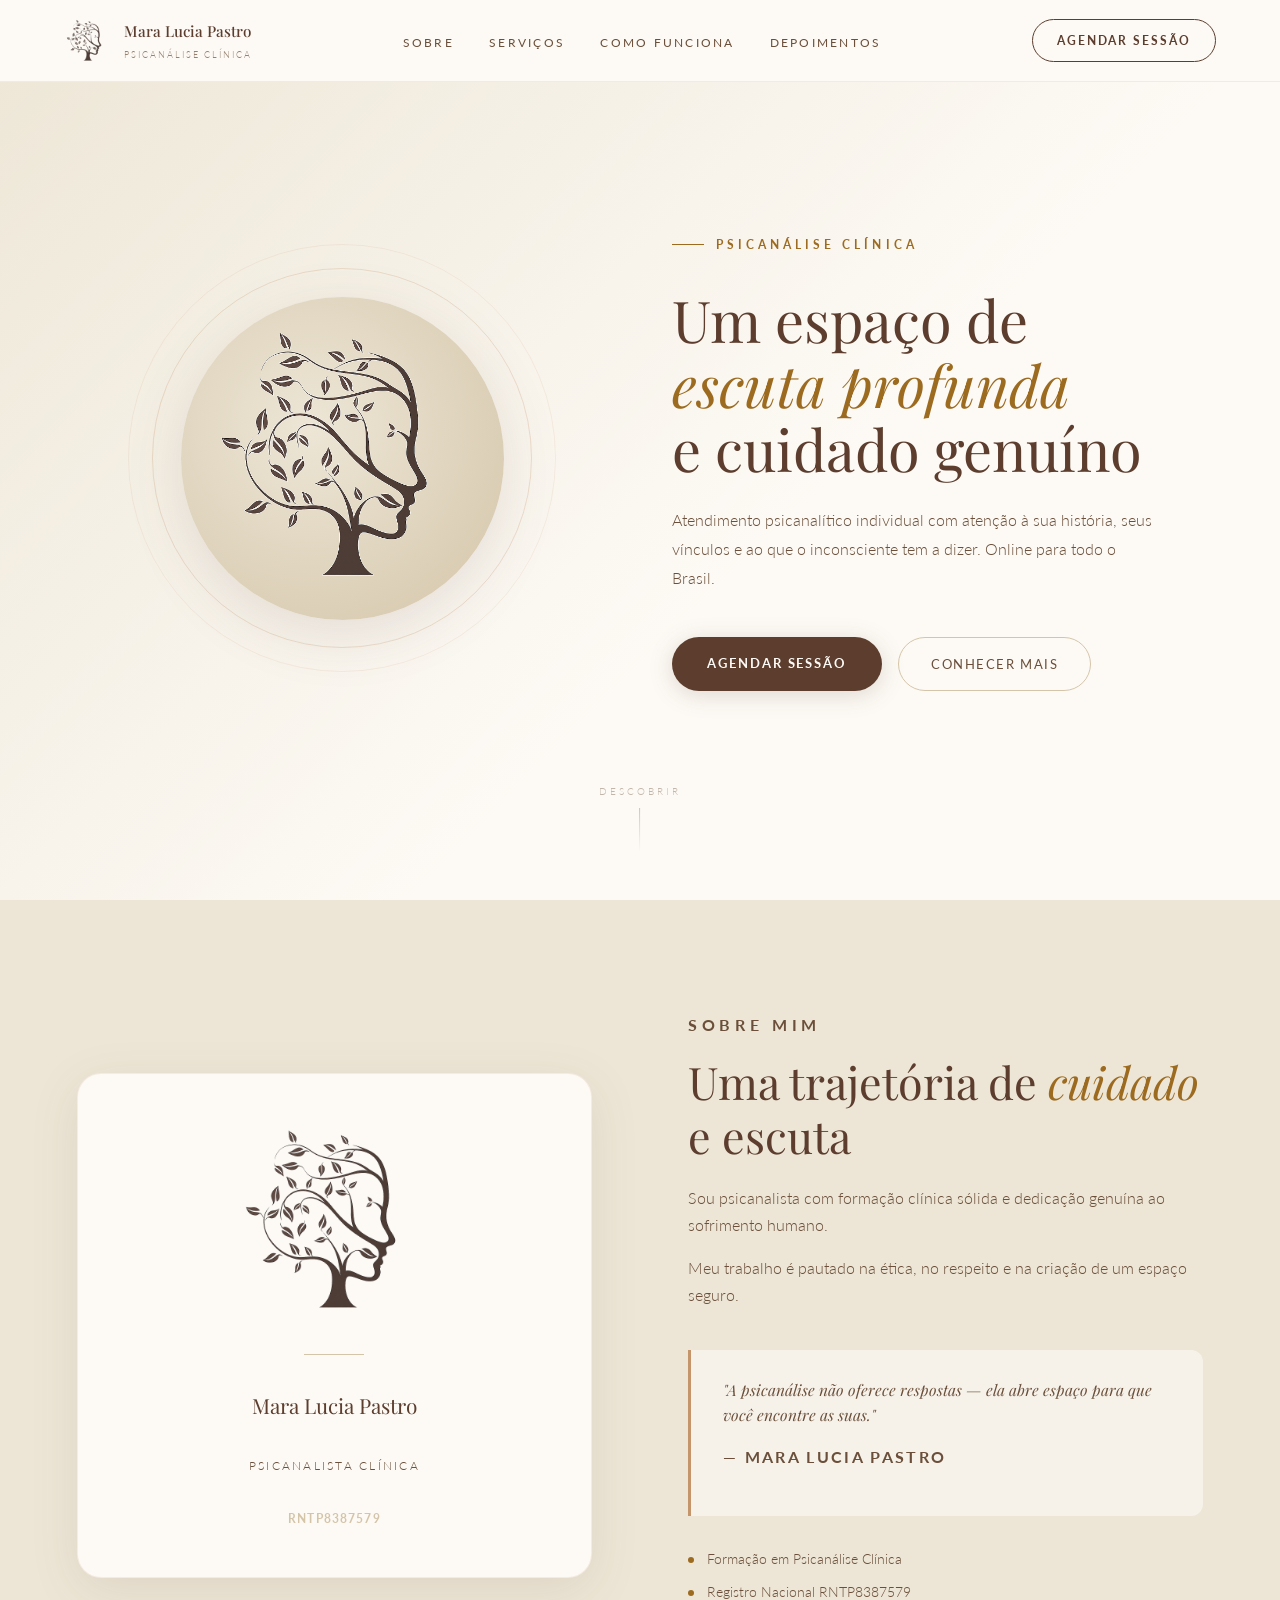
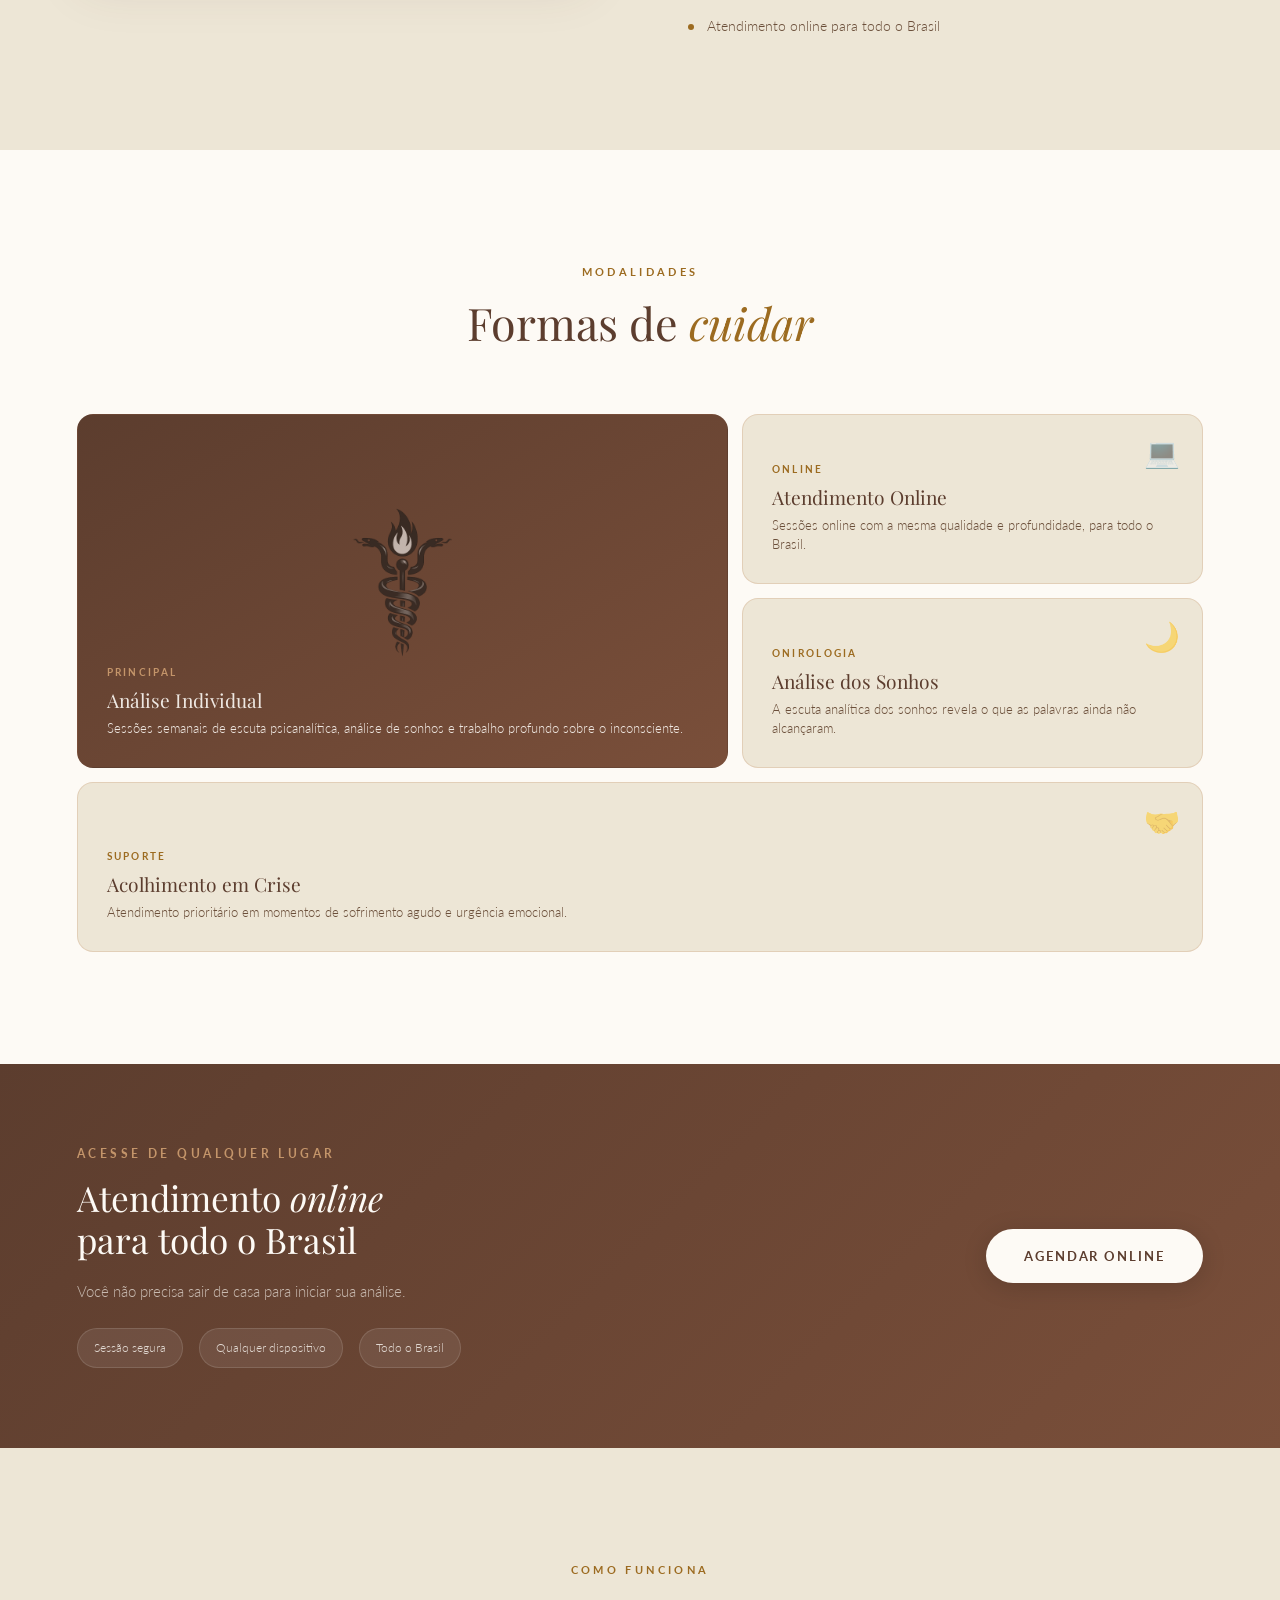
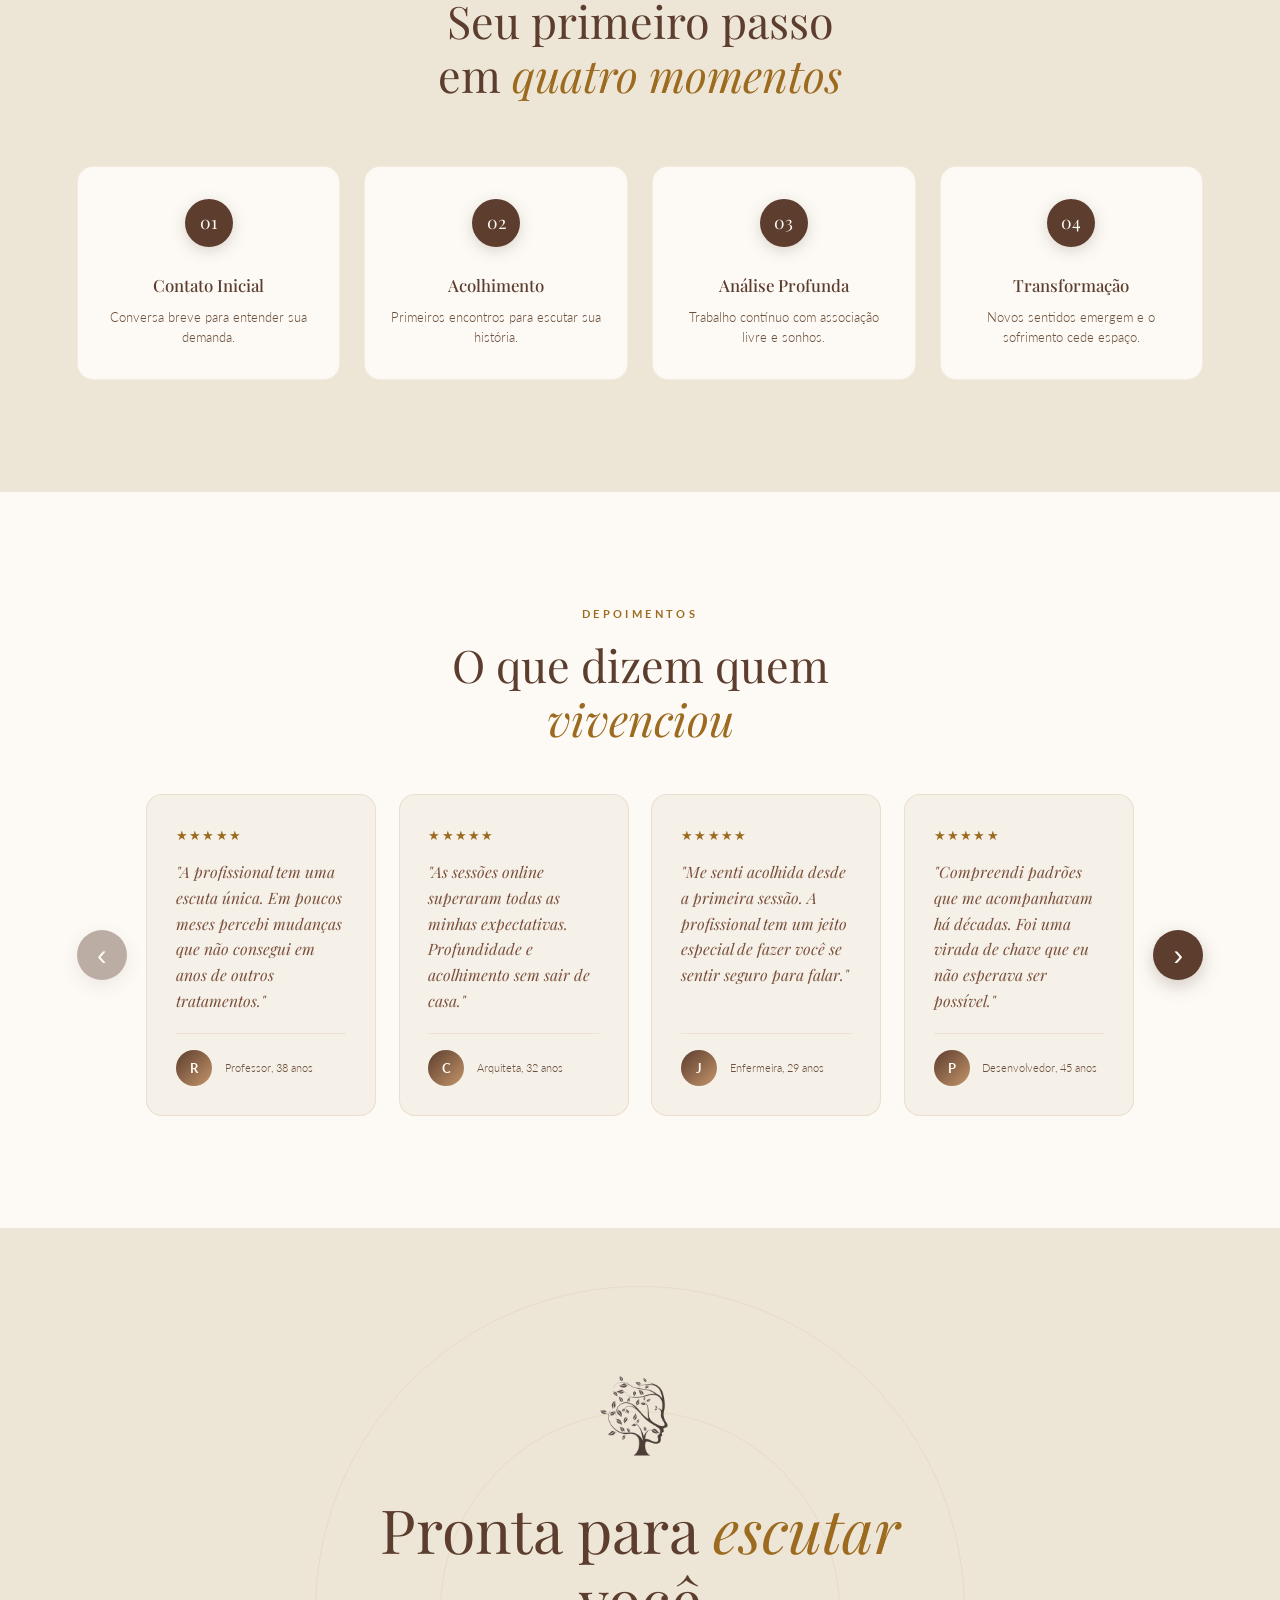
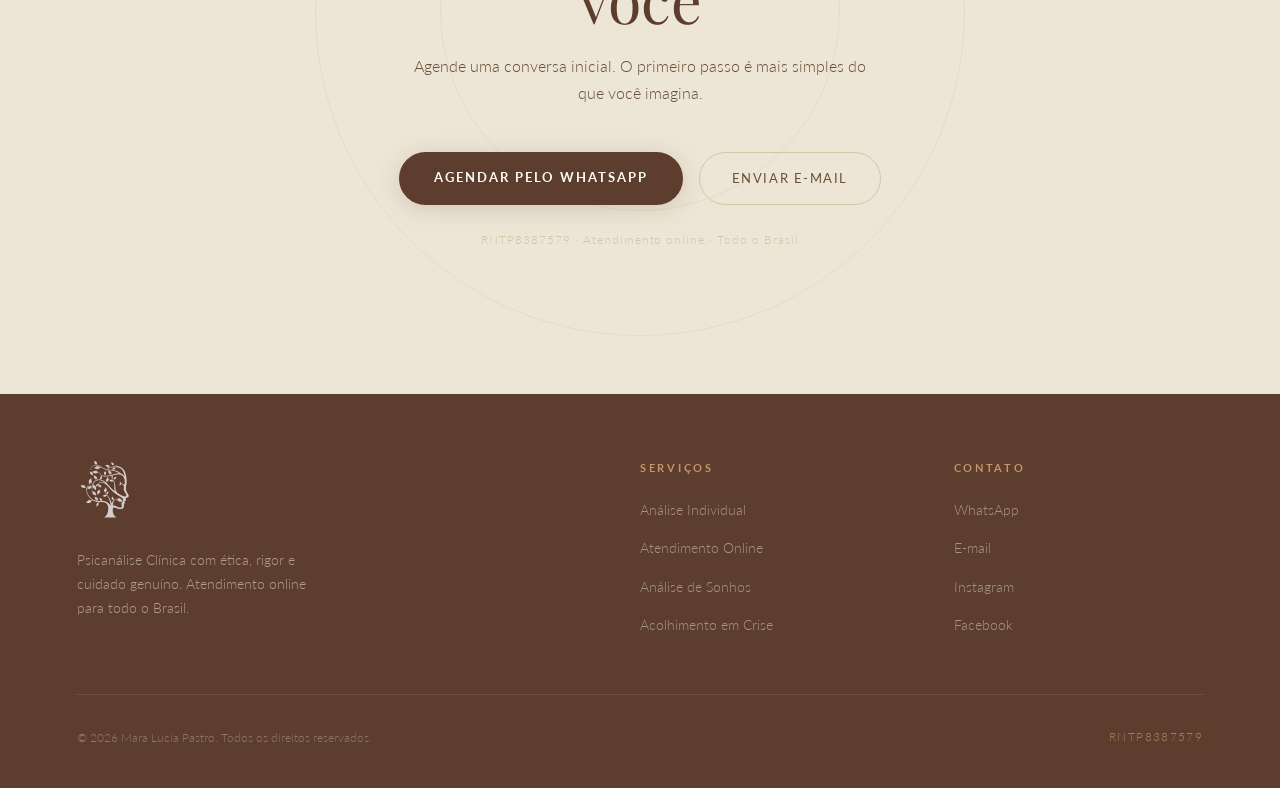
==== commit dedc6499: "arrumei" ====
--- a/index.html
+++ b/index.html
@@ -169,7 +169,7 @@
         </div>
       </div>
       <div class="hero-content">
-        <p class="hero-eyebrow">Psicanálise Clínicas</p>
+        <p class="hero-eyebrow">Psicanálise Clínica</p>
         <h1>
           <span>Um espaço de</span> <em>escuta profunda</em>
           <span>e cuidado genuíno</span>
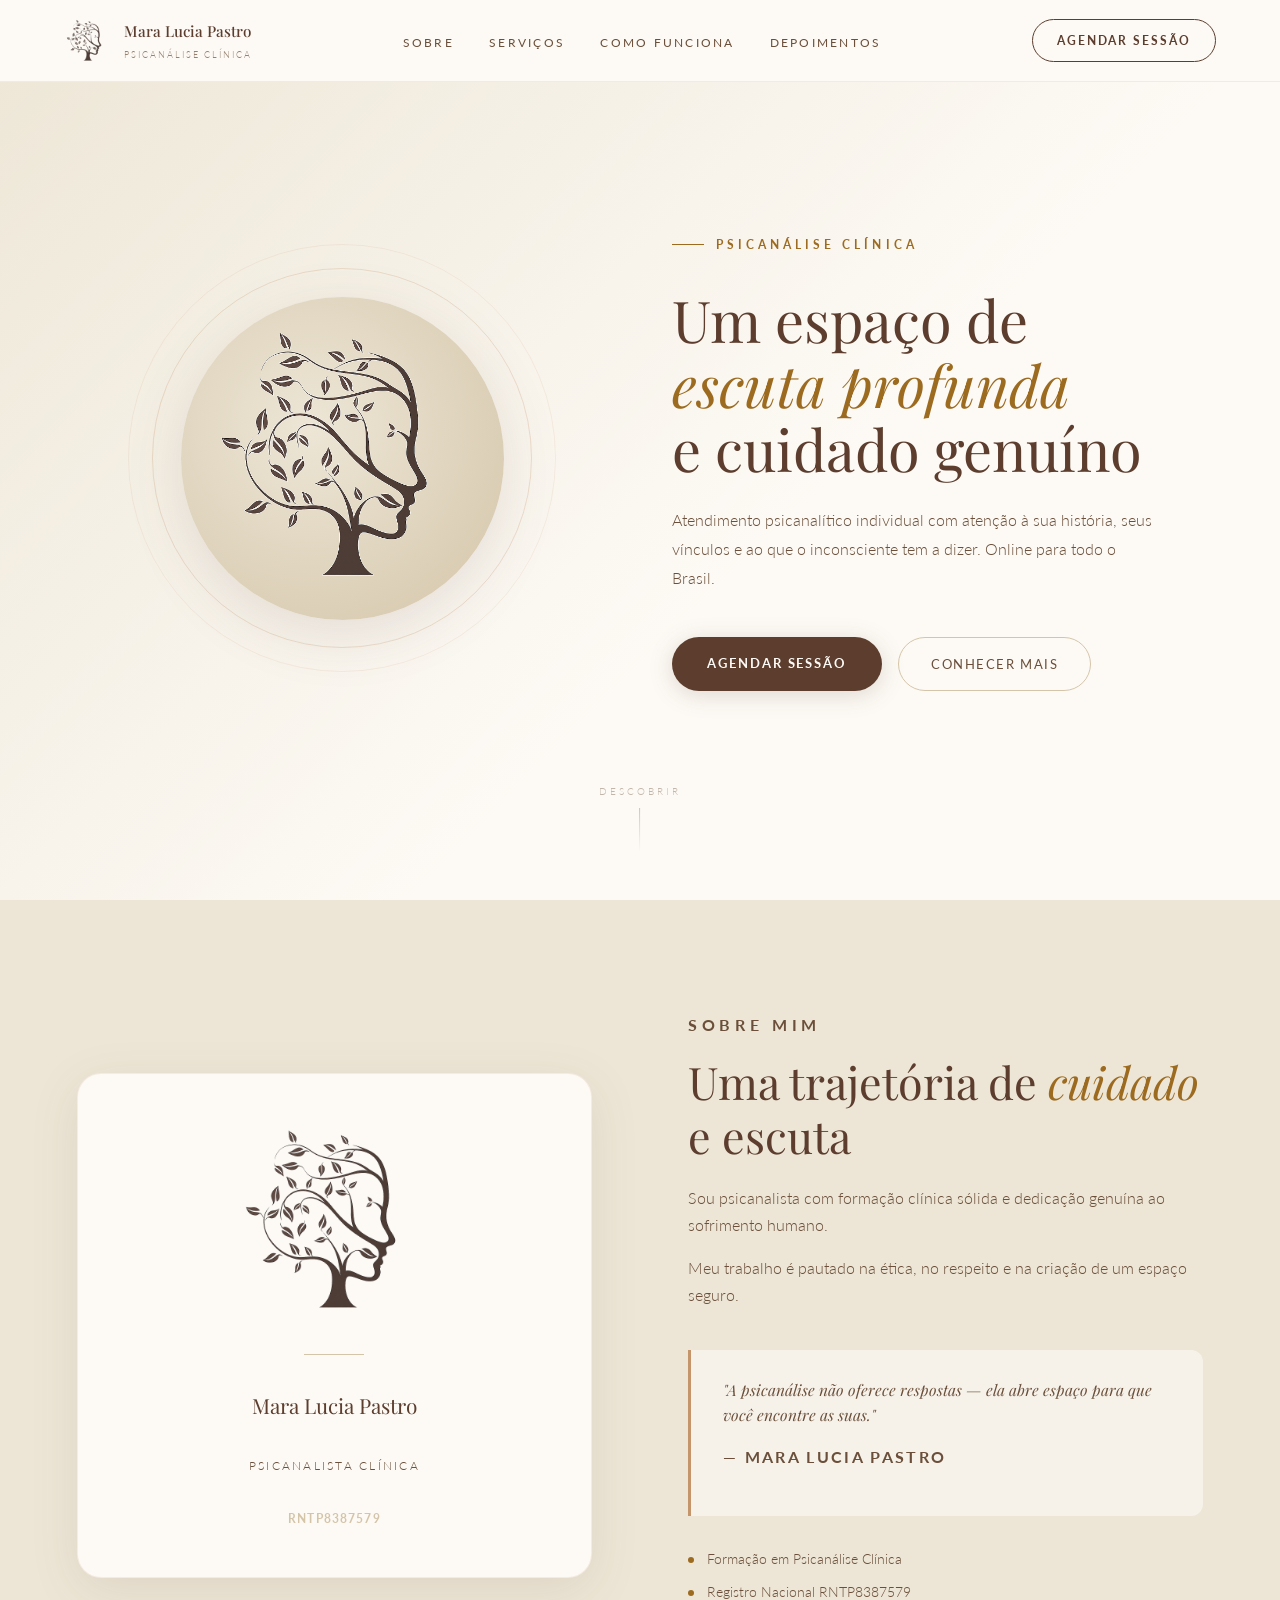
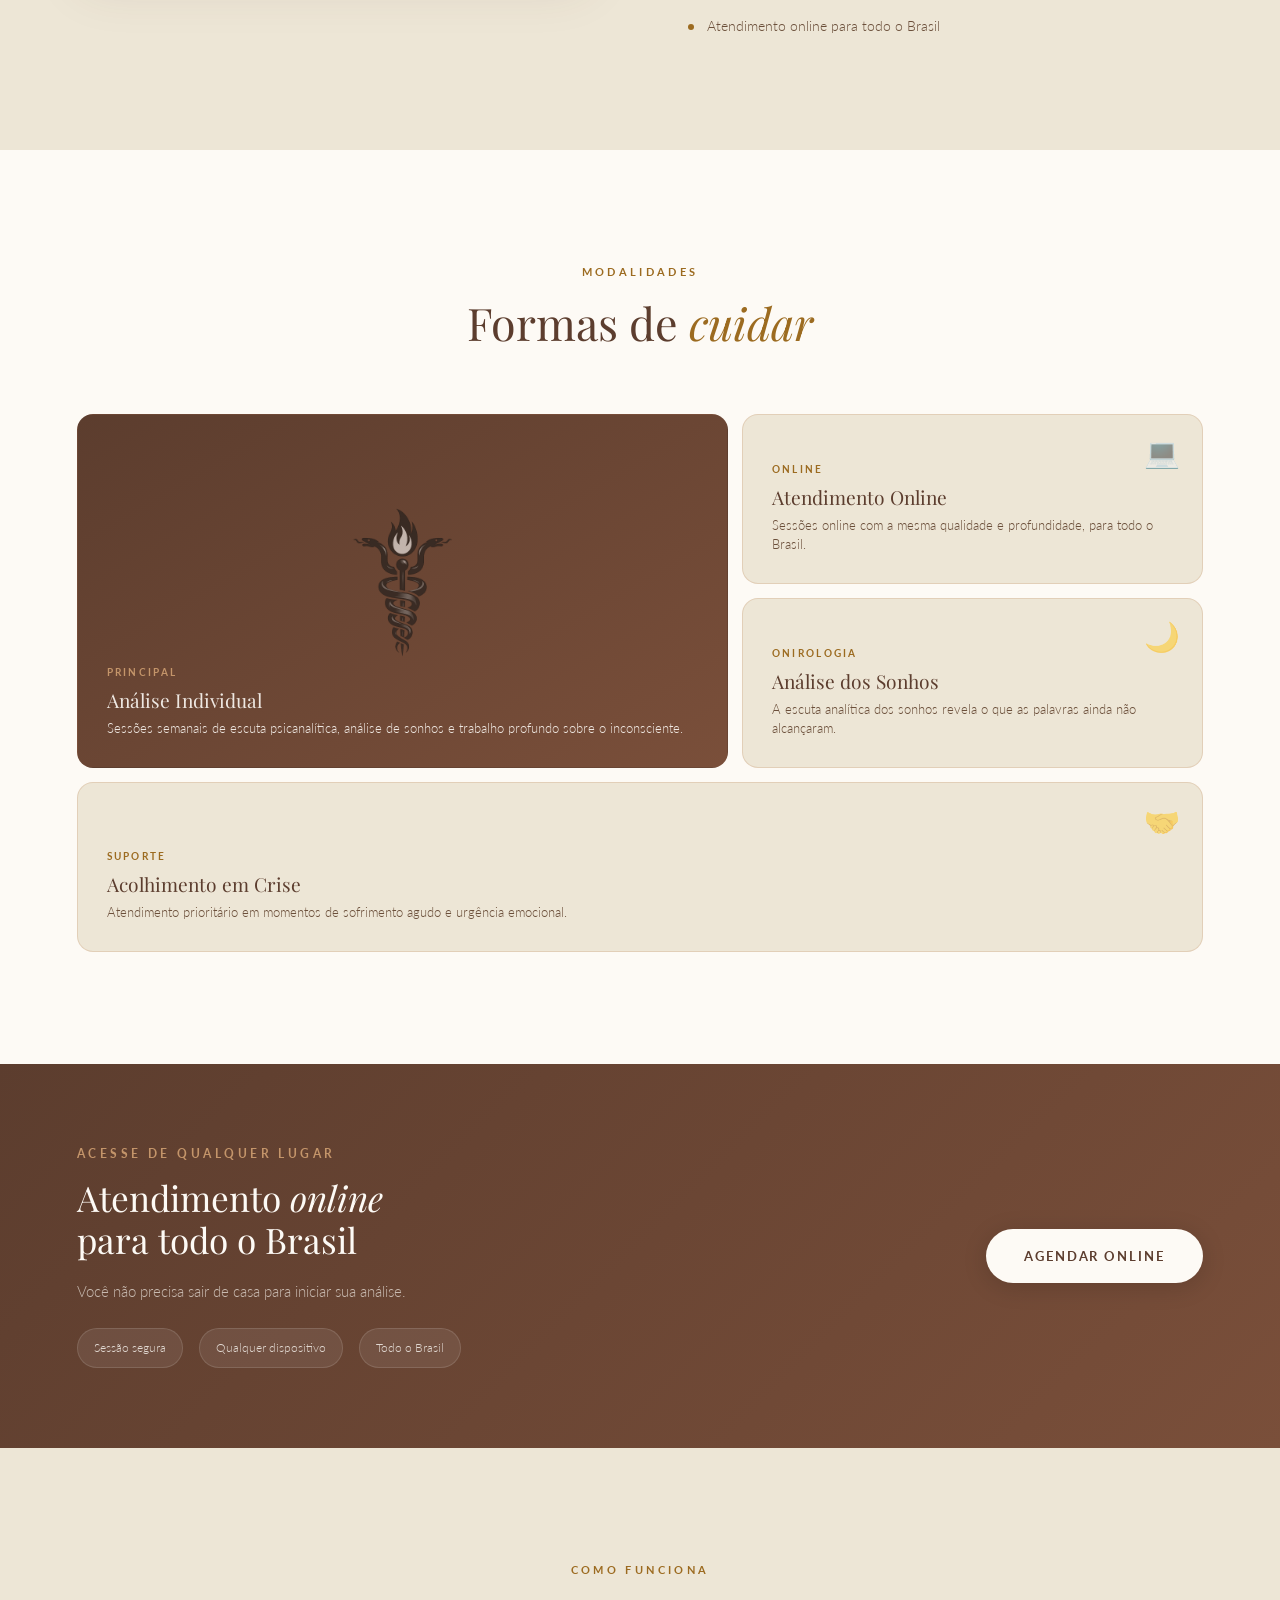
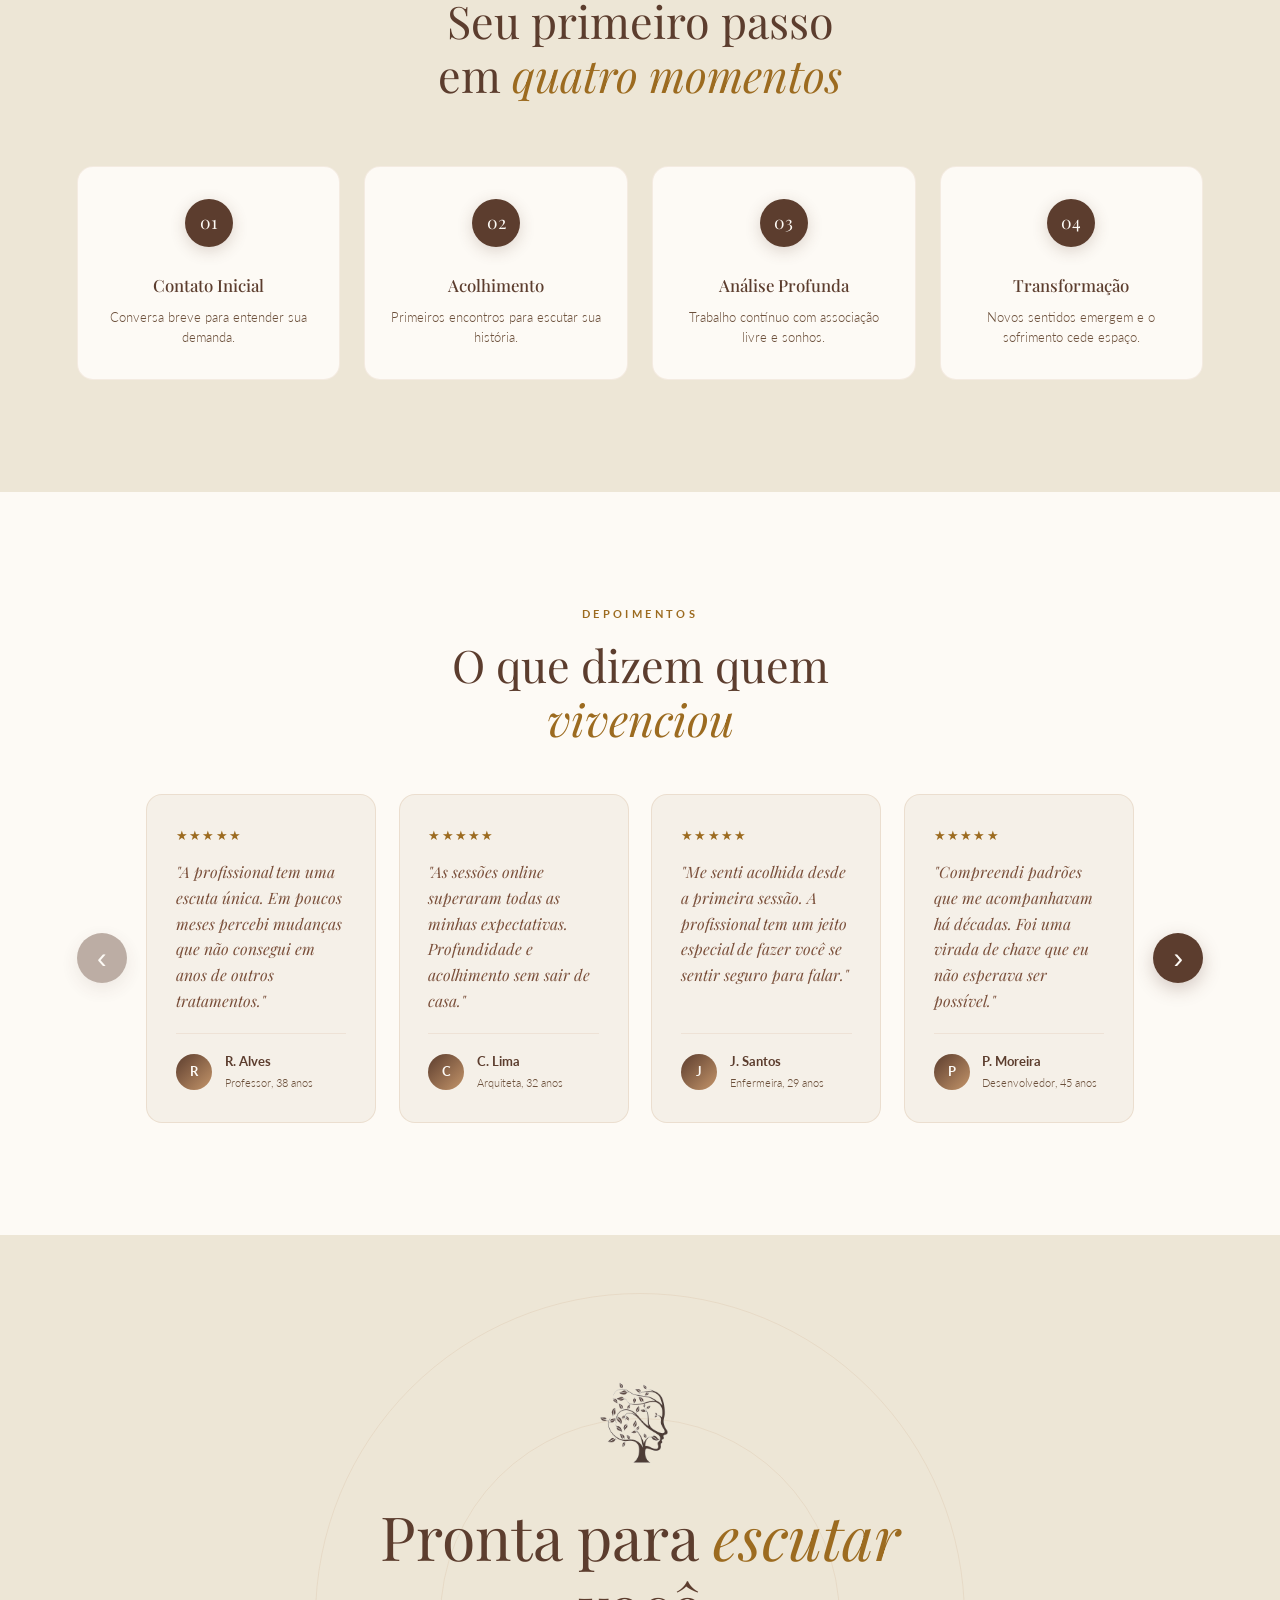
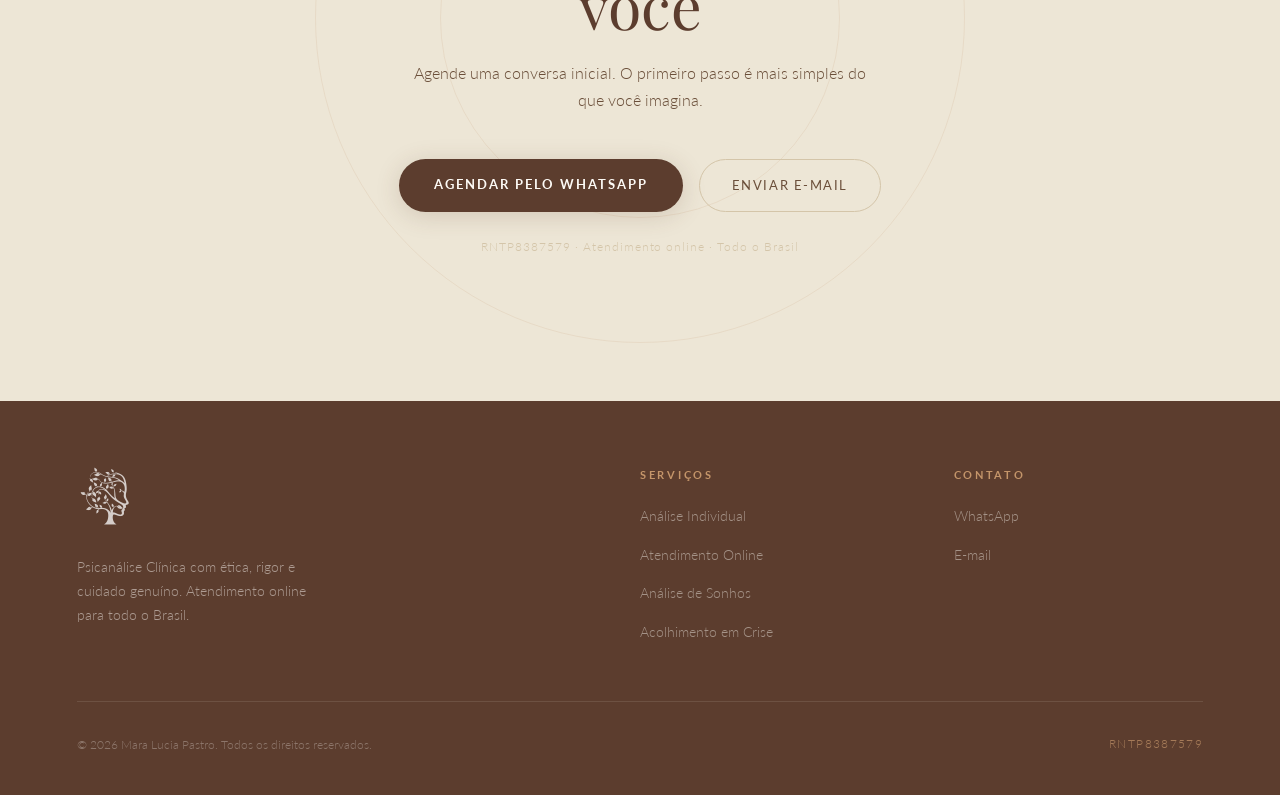
==== commit 2501437c: "SEO" ====
--- a/index.html
+++ b/index.html
@@ -1,530 +1,578 @@
-<!doctype html>
-<html lang="pt-BR">
-  <head>
-    <meta charset="UTF-8" />
-    <meta name="viewport" content="width=device-width, initial-scale=1.0" />
-    <title>Mara Lucia Pastro — Psicanalista Clínica | Atendimento Online</title>
-
-    <!-- ═══ SEO PRIMÁRIO ═══ -->
-    <meta name="description" content="Psicanalista clínica com atendimento online para todo o Brasil. Escuta profunda, análise individual, análise de sonhos e acolhimento em crise. Agende sua sessão." />
-    <meta name="keywords" content="psicanalista, psicanálise clínica, psicanalista online, atendimento psicanalítico online, análise individual, análise de sonhos, acolhimento em crise, terapia online Brasil, psicanalista Brasil, Mara Lucia Pastro, RNTP8387579, saúde mental online, inconsciente, escuta psicanalítica" />
-    <meta name="author" content="Mara Lucia Pastro" />
-    <meta name="robots" content="index, follow, max-snippet:-1, max-image-preview:large, max-video-preview:-1" />
-    <meta name="theme-color" content="#3d2314" />
-    <link rel="canonical" href="https://www.maraluciapastro.com.br/" />
-
-    <!-- ═══ OPEN GRAPH (WhatsApp, Facebook, LinkedIn) ═══ -->
-    <meta property="og:type" content="website" />
-    <meta property="og:locale" content="pt_BR" />
-    <meta property="og:site_name" content="Mara Lucia Pastro — Psicanálise Clínica" />
-    <meta property="og:title" content="Mara Lucia Pastro — Psicanalista Clínica | Atendimento Online" />
-    <meta property="og:description" content="Psicanalista clínica com atendimento online para todo o Brasil. Um espaço de escuta profunda e cuidado genuíno. Agende sua primeira conversa." />
-    <meta property="og:url" content="https://www.maraluciapastro.com.br/" />
-    <meta property="og:image" content="https://www.maraluciapastro.com.br/img/og-image.jpg" />
-    <meta property="og:image:width" content="1200" />
-    <meta property="og:image:height" content="630" />
-    <meta property="og:image:alt" content="Mara Lucia Pastro — Psicanalista Clínica" />
-
-    <!-- ═══ TWITTER CARD ═══ -->
-    <meta name="twitter:card" content="summary_large_image" />
-    <meta name="twitter:title" content="Mara Lucia Pastro — Psicanalista Clínica | Atendimento Online" />
-    <meta name="twitter:description" content="Psicanalista clínica com atendimento online para todo o Brasil. Escuta profunda, análise individual e acolhimento em crise." />
-    <meta name="twitter:image" content="https://www.maraluciapastro.com.br/img/og-image.jpg" />
-
-    <!-- ═══ SCHEMA.ORG — DADOS ESTRUTURADOS (JSON-LD) ═══ -->
-    <script type="application/ld+json">
-    {
-      "@context": "https://schema.org",
-      "@graph": [
-        {
-          "@type": "Person",
-          "@id": "https://www.maraluciapastro.com.br/#pessoa",
-          "name": "Mara Lucia Pastro",
-          "jobTitle": "Psicanalista Clínica",
-          "description": "Psicanalista clínica com formação sólida e dedicação genuína ao sofrimento humano. Atendimento online para todo o Brasil.",
-          "url": "https://www.maraluciapastro.com.br/",
-          "email": "pastro.maralucia@gmail.com",
-          "telephone": "+5516994599741",
-          "image": "https://www.maraluciapastro.com.br/img/MarcaMaraLucia.png",
-          "identifier": "RNTP8387579",
-          "knowsAbout": ["Psicanálise", "Análise Individual", "Análise de Sonhos", "Saúde Mental", "Inconsciente"],
-          "areaServed": { "@type": "Country", "name": "Brasil" },
-          "sameAs": ["https://wa.me/16994599741"]
-        },
-        {
-          "@type": "MedicalBusiness",
-          "@id": "https://www.maraluciapastro.com.br/#negocio",
-          "name": "Mara Lucia Pastro — Psicanálise Clínica",
-          "description": "Atendimento psicanalítico individual online para todo o Brasil.",
-          "url": "https://www.maraluciapastro.com.br/",
-          "email": "pastro.maralucia@gmail.com",
-          "telephone": "+5516994599741",
-          "image": "https://www.maraluciapastro.com.br/img/MarcaMaraLucia.png",
-          "priceRange": "$$",
-          "currenciesAccepted": "BRL",
-          "paymentAccepted": "Pix, Transferência bancária",
-          "areaServed": { "@type": "Country", "name": "Brasil" },
-          "availableLanguage": { "@type": "Language", "name": "Portuguese" },
-          "hasOfferCatalog": {
-            "@type": "OfferCatalog",
-            "name": "Serviços de Psicanálise",
-            "itemListElement": [
-              { "@type": "Offer", "itemOffered": { "@type": "Service", "name": "Análise Individual", "description": "Sessões semanais de escuta psicanalítica, análise de sonhos e trabalho profundo sobre o inconsciente." } },
-              { "@type": "Offer", "itemOffered": { "@type": "Service", "name": "Atendimento Online", "description": "Sessões online com a mesma qualidade e profundidade, para todo o Brasil." } },
-              { "@type": "Offer", "itemOffered": { "@type": "Service", "name": "Análise dos Sonhos", "description": "A escuta analítica dos sonhos revela o que as palavras ainda não alcançaram." } },
-              { "@type": "Offer", "itemOffered": { "@type": "Service", "name": "Acolhimento em Crise", "description": "Atendimento prioritário em momentos de sofrimento agudo e urgência emocional." } }
-            ]
-          },
-          "aggregateRating": {
-            "@type": "AggregateRating",
-            "ratingValue": "5",
-            "reviewCount": "8",
-            "bestRating": "5",
-            "worstRating": "1"
-          }
-        },
-        {
-          "@type": "WebSite",
-          "@id": "https://www.maraluciapastro.com.br/#website",
-          "url": "https://www.maraluciapastro.com.br/",
-          "name": "Mara Lucia Pastro — Psicanálise Clínica",
-          "description": "Psicanalista clínica com atendimento online para todo o Brasil.",
-          "inLanguage": "pt-BR",
-          "publisher": { "@id": "https://www.maraluciapastro.com.br/#pessoa" }
-        },
-        {
-          "@type": "FAQPage",
-          "mainEntity": [
-            {
-              "@type": "Question",
-              "name": "Como funciona o atendimento psicanalítico online?",
-              "acceptedAnswer": { "@type": "Answer", "text": "O atendimento é realizado por videochamada, com a mesma qualidade e profundidade das sessões presenciais. Você pode participar de qualquer lugar do Brasil, usando computador, tablet ou celular." }
-            },
-            {
-              "@type": "Question",
-              "name": "Qual é o primeiro passo para começar a análise?",
-              "acceptedAnswer": { "@type": "Answer", "text": "O primeiro passo é agendar uma conversa inicial pelo WhatsApp ou e-mail. Nessa conversa, você pode apresentar sua demanda e conhecer melhor como funciona o processo analítico." }
-            },
-            {
-              "@type": "Question",
-              "name": "A psicanálise online é tão eficaz quanto a presencial?",
-              "acceptedAnswer": { "@type": "Answer", "text": "Sim. A psicanálise online oferece a mesma escuta profunda e qualidade clínica do atendimento presencial, com a comodidade de ser acessível de qualquer lugar do Brasil." }
-            }
-          ]
-        }
-      ]
-    }
-    </script>
-
-    <!-- ═══ PERFORMANCE & PRECONNECT ═══ -->
-    <link rel="preconnect" href="https://fonts.googleapis.com" />
-    <link rel="preconnect" href="https://fonts.gstatic.com" crossorigin />
-    <link rel="dns-prefetch" href="https://wa.me" />
-
-    <link
-      href="https://fonts.googleapis.com/css2?family=Playfair+Display:ital,wght@0,400;0,500;0,700;1,400;1,500&family=Lato:wght@300;400;700&display=swap"
-      rel="stylesheet"
-    />
-    <link rel="stylesheet" href="./style.css" />
-    <script src="./Script.js" defer></script>
-  </head>
-  <body>
-    <nav>
-      <a href="#" class="nav-brand">
-        <img
-          src="./img/MarcaMaraLucia.png"
-          alt="Mara Lucia Pastro — Psicanalista Clínica"
-        />
-        <div class="nav-brand-text">
-          <span class="nav-brand-name">Mara Lucia Pastro</span>
-          <span class="nav-brand-sub">Psicanálise Clínica</span>
-        </div>
-      </a>
-      <ul class="nav-links" id="navLinks">
-        <li><a href="#sobre">Sobre</a></li>
-        <li><a href="#servicos">Serviços</a></li>
-        <li><a href="#processo">Como funciona</a></li>
-        <li><a href="#depoimentos">Depoimentos</a></li>
-        <li class="mobile-only" style="display: none">
-          <a href="#cta" class="nav-cta mobile-inline">Agendar Sessão</a>
-        </li>
-      </ul>
-      <a href="#cta" class="nav-cta desktop-only">Agendar Sessão</a>
-      <button class="hamburger" id="hamburger" aria-label="Menu">
-        <span></span><span></span><span></span>
-      </button>
-    </nav>
-
-    <section id="hero">
-      <div class="hero-visual reveal">
-        <div class="hero-logo-wrap">
-          <div class="hero-logo-ring"></div>
-          <div class="hero-logo-ring"></div>
-          <div class="hero-logo-bg">
-            <img
-              src="./img/MarcaMaraLucia.png"
-              alt="Mara"
-            />
-          </div>
-        </div>
-      </div>
-      <div class="hero-content">
-        <p class="hero-eyebrow">Psicanálise Clínica</p>
-        <h1>
-          <span>Um espaço de</span> <em>escuta profunda</em>
-          <span>e cuidado genuíno</span>
-        </h1>
-        <p class="hero-sub">
-          Atendimento psicanalítico individual com atenção à sua história, seus
-          vínculos e ao que o inconsciente tem a dizer. Online para todo o
-          Brasil.
-        </p>
-        <div class="hero-actions">
-          <a href="#cta" class="btn-prim">Agendar Sessão</a>
-          <a href="#sobre" class="btn-sec">Conhecer mais</a>
-        </div>
-      </div>
-      <div class="hero-scroll" aria-hidden="true">
-        <span>Descobrir</span>
-        <div class="scroll-line"></div>
-      </div>
-    </section>
-
-    <section id="sobre">
-      <div class="sobre-img-card reveal">
-        <img
-          src="./img/MarcaMaraLucia.png"
-          alt="Mara"
-          class="sobre-logo-big"
-        />
-        <div class="sobre-divider"></div>
-        <p class="sobre-nome">Mara Lucia Pastro</p>
-        <p class="sobre-titulo">Psicanalista Clínica</p>
-        <p class="sobre-rntp">RNTP8387579</p>
-      </div>
-      <div class="sobre-content">
-        <p class="section-label reveal">Sobre mim</p>
-        <h2 class="section-title reveal reveal-delay-1">
-          Uma trajetória de <em>cuidado</em> e escuta
-        </h2>
-        <p class="reveal reveal-delay-2">
-          Sou psicanalista com formação clínica sólida e dedicação genuína ao
-          sofrimento humano.
-        </p>
-        <p class="reveal reveal-delay-3">
-          Meu trabalho é pautado na ética, no respeito e na criação de um espaço
-          seguro.
-        </p>
-        <div class="sobre-quote-block reveal reveal-delay-3">
-          <p class="sobre-quote-text">
-            "A psicanálise não oferece respostas — ela abre espaço para que você
-            encontre as suas."
-          </p>
-          <p class="sobre-quote-author">— Mara Lucia Pastro</p>
-        </div>
-        <div class="sobre-credenciais reveal reveal-delay-4">
-          <div class="cred-item">Formação em Psicanálise Clínica</div>
-          <div class="cred-item">Registro Nacional RNTP8387579</div>
-          <div class="cred-item">Atendimento online para todo o Brasil</div>
-        </div>
-      </div>
-    </section>
-
-    <section id="servicos">
-      <div class="bento-intro">
-        <p class="section-label reveal">Modalidades</p>
-        <h2 class="section-title reveal reveal-delay-1">
-          Formas de <em>cuidar</em>
-        </h2>
-      </div>
-      <div class="bento">
-        
-        <div class="bento-card featured span-7 row-2 reveal">
-          <img
-            src="./img/chatgptpsicpreto.png"
-            alt="Símbolo da Psicanálise"
-            class="featured-symbol"
-          />
-          <p class="bento-tag">Principal</p>
-          <h3 class="bento-title">Análise Individual</h3>
-          <p class="bento-desc">
-            Sessões semanais de escuta psicanalítica, análise de sonhos e
-            trabalho profundo sobre o inconsciente.
-          </p>
-        </div>
-        <div class="bento-card span-5 reveal reveal-delay-1">
-          <p class="bento-tag">Online</p>
-          <div class="bento-emoji">💻</div>
-          <h3 class="bento-title">Atendimento Online</h3>
-          <p class="bento-desc">
-            Sessões online com a mesma qualidade e profundidade, para todo o
-            Brasil.
-          </p>
-        </div>
-        <div class="bento-card span-5 reveal reveal-delay-2">
-          <p class="bento-tag">Onirologia</p>
-          <div class="bento-emoji">🌙</div>
-          <h3 class="bento-title">Análise dos Sonhos</h3>
-          <p class="bento-desc">
-            A escuta analítica dos sonhos revela o que as palavras ainda não
-            alcançaram.
-          </p>
-        </div>
-        <div class="bento-card span-12 reveal reveal-delay-1">
-          <p class="bento-tag">Suporte</p>
-          <div class="bento-emoji">🤝</div>
-          <h3 class="bento-title">Acolhimento em Crise</h3>
-          <p class="bento-desc">
-            Atendimento prioritário em momentos de sofrimento agudo e urgência
-            emocional.
-          </p>
-        </div>
-      </div>
-    </section>
-
-    <div class="online-section">
-      <div class="online-content">
-        <p>Acesse de qualquer lugar</p>
-        <h2 class="online-title">
-          Atendimento <em>online</em><br />para todo o Brasil
-        </h2>
-        <p class="online-desc">
-          Você não precisa sair de casa para iniciar sua análise.
-        </p>
-        <div class="online-badges">
-          <span class="online-badge"> Sessão segura</span>
-          <span class="online-badge">Qualquer dispositivo</span>
-          <span class="online-badge"> Todo o Brasil</span>
-        </div>
-      </div>
-      <a href="#cta" class="btn-prim-inv">Agendar Online</a>
-    </div>
-
-    <section id="processo">
-      <div class="processo-intro">
-        <p class="section-label reveal">Como funciona</p>
-        <h2 class="section-title reveal reveal-delay-1">
-          Seu primeiro passo<br />em <em>quatro momentos</em>
-        </h2>
-      </div>
-      <div class="steps">
-        <div class="step reveal">
-          <div class="step-num">01</div>
-          <h3 class="step-title">Contato Inicial</h3>
-          <p class="step-desc">Conversa breve para entender sua demanda.</p>
-        </div>
-        <div class="step reveal reveal-delay-1">
-          <div class="step-num">02</div>
-          <h3 class="step-title">Acolhimento</h3>
-          <p class="step-desc">
-            Primeiros encontros para escutar sua história.
-          </p>
-        </div>
-        <div class="step reveal reveal-delay-2">
-          <div class="step-num">03</div>
-          <h3 class="step-title">Análise Profunda</h3>
-          <p class="step-desc">
-            Trabalho contínuo com associação livre e sonhos.
-          </p>
-        </div>
-        <div class="step reveal reveal-delay-3">
-          <div class="step-num">04</div>
-          <h3 class="step-title">Transformação</h3>
-          <p class="step-desc">
-            Novos sentidos emergem e o sofrimento cede espaço.
-          </p>
-        </div>
-      </div>
-    </section>
-
-    <section id="depoimentos">
-      <div class="dep-intro">
-        <p class="section-label reveal">Depoimentos</p>
-        <h2 class="section-title reveal reveal-delay-1">
-          O que dizem quem <em>vivenciou</em>
-        </h2>
-      </div>
-      <div class="carousel-wrapper reveal">
-        <button class="carousel-btn prev" aria-label="Anterior">‹</button>
-        <div class="carousel-container">
-          <div class="dep-track" id="depTrack">
-            <div class="dep-card">
-              <div class="dep-stars">★★★★★</div>
-              <p class="dep-text">
-                "A profissional tem uma escuta única. Em poucos meses percebi
-                mudanças que não consegui em anos de outros tratamentos."
-              </p>
-              <div class="dep-author">
-                <div class="dep-avatar">R</div>
-                <div>
-                  <p class="dep-name"></p>
-                  <p class="dep-role">Professor, 38 anos</p>
-                </div>
-              </div>
-            </div>
-            <div class="dep-card">
-              <div class="dep-stars">★★★★★</div>
-              <p class="dep-text">
-                "As sessões online superaram todas as minhas expectativas.
-                Profundidade e acolhimento sem sair de casa."
-              </p>
-              <div class="dep-author">
-                <div class="dep-avatar">C</div>
-                <div>
-                  <p class="dep-name"></p>
-                  <p class="dep-role">Arquiteta, 32 anos</p>
-                </div>
-              </div>
-            </div>
-            <div class="dep-card">
-              <div class="dep-stars">★★★★★</div>
-              <p class="dep-text">
-                "Me senti acolhida desde a primeira sessão. A profissional tem
-                um jeito especial de fazer você se sentir seguro para falar."
-              </p>
-              <div class="dep-author">
-                <div class="dep-avatar">J</div>
-                <div>
-                  <p class="dep-name"></p>
-                  <p class="dep-role">Enfermeira, 29 anos</p>
-                </div>
-              </div>
-            </div>
-            <div class="dep-card">
-              <div class="dep-stars">★★★★★</div>
-              <p class="dep-text">
-                "Compreendi padrões que me acompanhavam há décadas. Foi uma
-                virada de chave que eu não esperava ser possível."
-              </p>
-              <div class="dep-author">
-                <div class="dep-avatar">P</div>
-                <div>
-                  <p class="dep-name"></p>
-                  <p class="dep-role">Desenvolvedor, 45 anos</p>
-                </div>
-              </div>
-            </div>
-            <div class="dep-card">
-              <div class="dep-stars">★★★★★</div>
-              <p class="dep-text">
-                "Recomendo de coração. Um espaço verdadeiramente seguro, sem
-                julgamentos, com muita competência e ética."
-              </p>
-              <div class="dep-author">
-                <div class="dep-avatar">A</div>
-                <div>
-                  <p class="dep-name"></p>
-                  <p class="dep-role">Designer, 27 anos</p>
-                </div>
-              </div>
-            </div>
-            <div class="dep-card">
-              <div class="dep-stars">★★★★★</div>
-              <p class="dep-text">
-                "Dois anos de análise valeram mais do que tudo que eu havia
-                feito antes. Reencontrei o prazer de viver."
-              </p>
-              <div class="dep-author">
-                <div class="dep-avatar">I</div>
-                <div>
-                  <p class="dep-name"></p>
-                  <p class="dep-role">Médica, 48 anos</p>
-                </div>
-              </div>
-            </div>
-            <div class="dep-card">
-              <div class="dep-stars">★★★★★</div>
-              <p class="dep-text">
-                "A profissional me ajudou a enxergar questões que eu evitava há
-                anos. Hoje me sinto mais leve e confiante."
-              </p>
-              <div class="dep-author">
-                <div class="dep-avatar">L</div>
-                <div>
-                  <p class="dep-name"></p>
-                  <p class="dep-role">Advogado, 41 anos</p>
-                </div>
-              </div>
-            </div>
-            <div class="dep-card">
-              <div class="dep-stars">★★★★★</div>
-              <p class="dep-text">
-                "Nunca imaginei que a psicanálise pudesse trazer tanto
-                autoconhecimento. Sou grata por cada sessão."
-              </p>
-              <div class="dep-author">
-                <div class="dep-avatar">M</div>
-                <div>
-                  <p class="dep-name"></p>
-                  <p class="dep-role">Estudante, 24 anos</p>
-                </div>
-              </div>
-            </div>
-          </div>
-        </div>
-        <button class="carousel-btn next" aria-label="Próximo">›</button>
-      </div>
-    </section>
-
-    <section id="cta">
-      <div class="cta-ring cta-ring-1" aria-hidden="true"></div>
-      <div class="cta-ring cta-ring-2" aria-hidden="true"></div>
-      <img
-        src="./img/MarcaMaraLucia.png"
-        alt="Mara"
-        class="cta-logo"
-      />
-      <h2 class="cta-title">Pronta para <em>escutar</em><br />você</h2>
-      <p class="cta-desc">
-        Agende uma conversa inicial. O primeiro passo é mais simples do que você
-        imagina.
-      </p>
-      <div class="cta-actions">
-        <a href="https://wa.me/16994599741?text=Ol%C3%A1!%20Vim%20pelo%20site%20Gostaria%20de%20agendar%20uma%20conversa%20e%20saber%20mais%20sobre%20o%20atendimento%20psicanal%C3%ADtico." class="btn-prim" aria-label="Agendar sessão de psicanálise pelo WhatsApp" rel="noopener noreferrer" target="_blank"
-          >Agendar pelo WhatsApp</a
-        >
-        <a href="https://mail.google.com/mail/?view=cm&fs=1&to=pastro.maralucia@gmail.com" target="_blank" class="btn-sec"
-          >Enviar E-mail</a
-        >
-      </div>
-      <p class="cta-note">RNTP8387579 · Atendimento online · Todo o Brasil</p>
-    </section>
-
-    <footer>
-      <div class="footer-grid">
-        <div class="footer-brand">
-          <img
-            src="./img/MarcaMaraLucia.png"
-            alt="Mara"
-          />
-          <p>
-            Psicanálise Clínica com ética, rigor e cuidado genuíno. Atendimento
-            online para todo o Brasil.
-          </p>
-        </div>
-        <div class="footer-col">
-          <p class="footer-col-title">Serviços</p>
-          <ul>
-            <li><a href="#servicos">Análise Individual</a></li>
-            <li><a href="#servicos">Atendimento Online</a></li>
-            <li><a href="#servicos">Análise de Sonhos</a></li>
-            <li><a href="#servicos">Acolhimento em Crise</a></li>
-          </ul>
-        </div>
-        <div class="footer-col">
-          <p class="footer-col-title">Contato</p>
-          <ul>
-            <li><a href="https://wa.me/16994599741?text=Ol%C3%A1!%20Vim%20pelo%20site%20Gostaria%20de%20agendar%20uma%20conversa%20e%20saber%20mais%20sobre%20o%20atendimento%20psicanal%C3%ADtico.">WhatsApp</a></li>
-            <li><a href="https://mail.google.com/mail/?view=cm&fs=1&to=pastro.maralucia@gmail.com" target="_blank">E-mail</a></li>
-            <li><a href="#">Instagram</a></li>
-            <li><a href="#">Facebook</a></li>
-          </ul>
-        </div>
-      </div>
-      <div class="footer-bottom">
-        <span>© 2026 Mara Lucia Pastro. Todos os direitos reservados.</span>
-        <span class="footer-rntp">RNTP8387579</span>
-      </div>
-    </footer>
-  </body>
-</html>
+<!doctype html>
+<html lang="pt-BR">
+  <head>
+    <meta charset="UTF-8" />
+    <meta name="viewport" content="width=device-width, initial-scale=1.0" />
+    <title>Mara Lucia Pastro — Psicanalista Clínica | Atendimento Online</title>
+
+    <!-- ═══ SEO PRIMÁRIO ═══ -->
+    <meta name="description" content="Psicanalista clínica com atendimento online para todo o Brasil. Escuta profunda, análise individual, análise de sonhos e acolhimento em crise. Agende sua sessão." />
+    <meta name="keywords" content="psicanalista, psicanálise clínica, psicanalista online, atendimento psicanalítico online, análise individual, análise de sonhos, acolhimento em crise, terapia online Brasil, psicanalista Brasil, Mara Lucia Pastro, RNTP8387579, saúde mental online, inconsciente, escuta psicanalítica" />
+    <meta name="author" content="Mara Lucia Pastro" />
+    <meta name="robots" content="index, follow, max-snippet:-1, max-image-preview:large, max-video-preview:-1" />
+    <meta name="theme-color" content="#3d2314" />
+    <link rel="canonical" href="https://maraluciapsicanalise.netlify.app/" />
+
+    <!-- ═══ FAVICON ═══ -->
+    <link rel="icon" href="./img/favicon.ico" type="image/x-icon" />
+    <link rel="icon" href="./img/favicon-32x32.png" type="image/png" sizes="32x32" />
+    <link rel="icon" href="./img/favicon-16x16.png" type="image/png" sizes="16x16" />
+    <link rel="apple-touch-icon" href="./img/apple-touch-icon.png" />
+
+    <!-- ═══ OPEN GRAPH (WhatsApp, Facebook, LinkedIn) ═══ -->
+    <meta property="og:type" content="website" />
+    <meta property="og:locale" content="pt_BR" />
+    <meta property="og:site_name" content="Mara Lucia Pastro — Psicanálise Clínica" />
+    <meta property="og:title" content="Mara Lucia Pastro — Psicanalista Clínica | Atendimento Online" />
+    <meta property="og:description" content="Psicanalista clínica com atendimento online para todo o Brasil. Um espaço de escuta profunda e cuidado genuíno. Agende sua primeira conversa." />
+    <meta property="og:url" content="https://maraluciapsicanalise.netlify.app/" />
+    <meta property="og:image" content="https://maraluciapsicanalise.netlify.app/img/og-image.jpg" />
+    <meta property="og:image:width" content="1200" />
+    <meta property="og:image:height" content="630" />
+    <meta property="og:image:alt" content="Mara Lucia Pastro — Psicanalista Clínica" />
+
+    <!-- ═══ TWITTER CARD ═══ -->
+    <meta name="twitter:card" content="summary_large_image" />
+    <meta name="twitter:title" content="Mara Lucia Pastro — Psicanalista Clínica | Atendimento Online" />
+    <meta name="twitter:description" content="Psicanalista clínica com atendimento online para todo o Brasil. Escuta profunda, análise individual e acolhimento em crise." />
+    <meta name="twitter:image" content="https://maraluciapsicanalise.netlify.app/img/og-image.jpg" />
+
+    <!-- ═══ SCHEMA.ORG — DADOS ESTRUTURADOS (JSON-LD) ═══ -->
+    <script type="application/ld+json">
+    {
+      "@context": "https://schema.org",
+      "@graph": [
+        {
+          "@type": "Person",
+          "@id": "https://maraluciapsicanalise.netlify.app/#pessoa",
+          "name": "Mara Lucia Pastro",
+          "jobTitle": "Psicanalista Clínica",
+          "description": "Psicanalista clínica com formação sólida e dedicação genuína ao sofrimento humano. Atendimento online para todo o Brasil.",
+          "url": "https://maraluciapsicanalise.netlify.app/",
+          "email": "pastro.maralucia@gmail.com",
+          "telephone": "+5516994599741",
+          "image": "https://maraluciapsicanalise.netlify.app/img/MarcaMaraLucia.png",
+          "identifier": "RNTP8387579",
+          "knowsAbout": ["Psicanálise", "Análise Individual", "Análise de Sonhos", "Saúde Mental", "Inconsciente"],
+          "areaServed": { "@type": "Country", "name": "Brasil" },
+          "sameAs": ["https://wa.me/16994599741"]
+        },
+        {
+          "@type": "MedicalBusiness",
+          "@id": "https://maraluciapsicanalise.netlify.app/#negocio",
+          "name": "Mara Lucia Pastro — Psicanálise Clínica",
+          "description": "Atendimento psicanalítico individual online para todo o Brasil.",
+          "url": "https://maraluciapsicanalise.netlify.app/",
+          "email": "pastro.maralucia@gmail.com",
+          "telephone": "+5516994599741",
+          "image": "https://maraluciapsicanalise.netlify.app/img/MarcaMaraLucia.png",
+          "priceRange": "$$",
+          "currenciesAccepted": "BRL",
+          "paymentAccepted": "Pix, Transferência bancária",
+          "areaServed": { "@type": "Country", "name": "Brasil" },
+          "availableLanguage": { "@type": "Language", "name": "Portuguese" },
+          "hasOfferCatalog": {
+            "@type": "OfferCatalog",
+            "name": "Serviços de Psicanálise",
+            "itemListElement": [
+              { "@type": "Offer", "itemOffered": { "@type": "Service", "name": "Análise Individual", "description": "Sessões semanais de escuta psicanalítica, análise de sonhos e trabalho profundo sobre o inconsciente." } },
+              { "@type": "Offer", "itemOffered": { "@type": "Service", "name": "Atendimento Online", "description": "Sessões online com a mesma qualidade e profundidade, para todo o Brasil." } },
+              { "@type": "Offer", "itemOffered": { "@type": "Service", "name": "Análise dos Sonhos", "description": "A escuta analítica dos sonhos revela o que as palavras ainda não alcançaram." } },
+              { "@type": "Offer", "itemOffered": { "@type": "Service", "name": "Acolhimento em Crise", "description": "Atendimento prioritário em momentos de sofrimento agudo e urgência emocional." } }
+            ]
+          },
+          "aggregateRating": {
+            "@type": "AggregateRating",
+            "ratingValue": "5",
+            "reviewCount": "7",
+            "bestRating": "5",
+            "worstRating": "1"
+          },
+          "review": [
+            {
+              "@type": "Review",
+              "author": { "@type": "Person", "name": "R. Alves" },
+              "reviewRating": { "@type": "Rating", "ratingValue": "5", "bestRating": "5" },
+              "reviewBody": "A profissional tem uma escuta única. Em poucos meses percebi mudanças que não consegui em anos de outros tratamentos."
+            },
+            {
+              "@type": "Review",
+              "author": { "@type": "Person", "name": "C. Lima" },
+              "reviewRating": { "@type": "Rating", "ratingValue": "5", "bestRating": "5" },
+              "reviewBody": "As sessões online superaram todas as minhas expectativas. Profundidade e acolhimento sem sair de casa."
+            },
+            {
+              "@type": "Review",
+              "author": { "@type": "Person", "name": "J. Santos" },
+              "reviewRating": { "@type": "Rating", "ratingValue": "5", "bestRating": "5" },
+              "reviewBody": "Me senti acolhida desde a primeira sessão. A profissional tem um jeito especial de fazer você se sentir seguro para falar."
+            },
+            {
+              "@type": "Review",
+              "author": { "@type": "Person", "name": "P. Moreira" },
+              "reviewRating": { "@type": "Rating", "ratingValue": "5", "bestRating": "5" },
+              "reviewBody": "Compreendi padrões que me acompanhavam há décadas. Foi uma virada de chave que eu não esperava ser possível."
+            },
+            {
+              "@type": "Review",
+              "author": { "@type": "Person", "name": "I. Fernandes" },
+              "reviewRating": { "@type": "Rating", "ratingValue": "5", "bestRating": "5" },
+              "reviewBody": "Dois anos de análise valeram mais do que tudo que eu havia feito antes. Reencontrei o prazer de viver."
+            },
+            {
+              "@type": "Review",
+              "author": { "@type": "Person", "name": "L. Costa" },
+              "reviewRating": { "@type": "Rating", "ratingValue": "5", "bestRating": "5" },
+              "reviewBody": "A profissional me ajudou a enxergar questões que eu evitava há anos. Hoje me sinto mais leve e confiante."
+            },
+            {
+              "@type": "Review",
+              "author": { "@type": "Person", "name": "M. Oliveira" },
+              "reviewRating": { "@type": "Rating", "ratingValue": "5", "bestRating": "5" },
+              "reviewBody": "Nunca imaginei que a psicanálise pudesse trazer tanto autoconhecimento. Sou grata por cada sessão."
+            }
+          ]
+        },
+        {
+          "@type": "WebSite",
+          "@id": "https://maraluciapsicanalise.netlify.app/#website",
+          "url": "https://maraluciapsicanalise.netlify.app/",
+          "name": "Mara Lucia Pastro — Psicanálise Clínica",
+          "description": "Psicanalista clínica com atendimento online para todo o Brasil.",
+          "inLanguage": "pt-BR",
+          "publisher": { "@id": "https://maraluciapsicanalise.netlify.app/#pessoa" }
+        },
+        {
+          "@type": "FAQPage",
+          "mainEntity": [
+            {
+              "@type": "Question",
+              "name": "Como funciona o atendimento psicanalítico online?",
+              "acceptedAnswer": { "@type": "Answer", "text": "O atendimento é realizado por videochamada, com a mesma qualidade e profundidade das sessões presenciais. Você pode participar de qualquer lugar do Brasil, usando computador, tablet ou celular." }
+            },
+            {
+              "@type": "Question",
+              "name": "Qual é o primeiro passo para começar a análise?",
+              "acceptedAnswer": { "@type": "Answer", "text": "O primeiro passo é agendar uma conversa inicial pelo WhatsApp ou e-mail. Nessa conversa, você pode apresentar sua demanda e conhecer melhor como funciona o processo analítico." }
+            },
+            {
+              "@type": "Question",
+              "name": "A psicanálise online é tão eficaz quanto a presencial?",
+              "acceptedAnswer": { "@type": "Answer", "text": "Sim. A psicanálise online oferece a mesma escuta profunda e qualidade clínica do atendimento presencial, com a comodidade de ser acessível de qualquer lugar do Brasil." }
+            }
+          ]
+        }
+      ]
+    }
+    </script>
+
+    <!-- ═══ PERFORMANCE & PRECONNECT ═══ -->
+    <link rel="preconnect" href="https://fonts.googleapis.com" />
+    <link rel="preconnect" href="https://fonts.gstatic.com" crossorigin />
+    <link rel="dns-prefetch" href="https://wa.me" />
+
+    <link
+      href="https://fonts.googleapis.com/css2?family=Playfair+Display:ital,wght@0,400;0,500;0,700;1,400;1,500&family=Lato:wght@300;400;700&display=swap"
+      rel="stylesheet"
+    />
+    <link rel="stylesheet" href="./style.css" />
+    <script src="./Script.js" defer></script>
+  </head>
+  <body>
+    <nav>
+      <a href="#" class="nav-brand">
+        <img
+          src="./img/MarcaMaraLucia.png"
+          alt="Mara Lucia Pastro — Psicanalista Clínica"
+        />
+        <div class="nav-brand-text">
+          <span class="nav-brand-name">Mara Lucia Pastro</span>
+          <span class="nav-brand-sub">Psicanálise Clínica</span>
+        </div>
+      </a>
+      <ul class="nav-links" id="navLinks">
+        <li><a href="#sobre">Sobre</a></li>
+        <li><a href="#servicos">Serviços</a></li>
+        <li><a href="#processo">Como funciona</a></li>
+        <li><a href="#depoimentos">Depoimentos</a></li>
+        <li class="mobile-only" style="display: none">
+          <a href="#cta" class="nav-cta mobile-inline">Agendar Sessão</a>
+        </li>
+      </ul>
+      <a href="#cta" class="nav-cta desktop-only">Agendar Sessão</a>
+      <button class="hamburger" id="hamburger" aria-label="Menu">
+        <span></span><span></span><span></span>
+      </button>
+    </nav>
+
+    <section id="hero">
+      <div class="hero-visual reveal">
+        <div class="hero-logo-wrap">
+          <div class="hero-logo-ring"></div>
+          <div class="hero-logo-ring"></div>
+          <div class="hero-logo-bg">
+            <img
+              src="./img/MarcaMaraLucia.png"
+              alt="Marca Mara Lucia Pastro — Psicanalista Clínica"
+            />
+          </div>
+        </div>
+      </div>
+      <div class="hero-content">
+        <p class="hero-eyebrow">Psicanálise Clínica</p>
+        <h1>
+          <span>Um espaço de</span> <em>escuta profunda</em>
+          <span>e cuidado genuíno</span>
+        </h1>
+        <p class="hero-sub">
+          Atendimento psicanalítico individual com atenção à sua história, seus
+          vínculos e ao que o inconsciente tem a dizer. Online para todo o
+          Brasil.
+        </p>
+        <div class="hero-actions">
+          <a href="#cta" class="btn-prim">Agendar Sessão</a>
+          <a href="#sobre" class="btn-sec">Conhecer mais</a>
+        </div>
+      </div>
+      <div class="hero-scroll" aria-hidden="true">
+        <span>Descobrir</span>
+        <div class="scroll-line"></div>
+      </div>
+    </section>
+
+    <section id="sobre">
+      <div class="sobre-img-card reveal">
+        <img
+          src="./img/MarcaMaraLucia.png"
+          alt="Mara Lucia Pastro — Psicanalista Clínica"
+          class="sobre-logo-big"
+        />
+        <div class="sobre-divider"></div>
+        <p class="sobre-nome">Mara Lucia Pastro</p>
+        <p class="sobre-titulo">Psicanalista Clínica</p>
+        <p class="sobre-rntp">RNTP8387579</p>
+      </div>
+      <div class="sobre-content">
+        <p class="section-label reveal">Sobre mim</p>
+        <h2 class="section-title reveal reveal-delay-1">
+          Uma trajetória de <em>cuidado</em> e escuta
+        </h2>
+        <p class="reveal reveal-delay-2">
+          Sou psicanalista com formação clínica sólida e dedicação genuína ao
+          sofrimento humano.
+        </p>
+        <p class="reveal reveal-delay-3">
+          Meu trabalho é pautado na ética, no respeito e na criação de um espaço
+          seguro.
+        </p>
+        <div class="sobre-quote-block reveal reveal-delay-3">
+          <p class="sobre-quote-text">
+            "A psicanálise não oferece respostas — ela abre espaço para que você
+            encontre as suas."
+          </p>
+          <p class="sobre-quote-author">— Mara Lucia Pastro</p>
+        </div>
+        <div class="sobre-credenciais reveal reveal-delay-4">
+          <div class="cred-item">Formação em Psicanálise Clínica</div>
+          <div class="cred-item">Registro Nacional RNTP8387579</div>
+          <div class="cred-item">Atendimento online para todo o Brasil</div>
+        </div>
+      </div>
+    </section>
+
+    <section id="servicos">
+      <div class="bento-intro">
+        <p class="section-label reveal">Modalidades</p>
+        <h2 class="section-title reveal reveal-delay-1">
+          Formas de <em>cuidar</em>
+        </h2>
+      </div>
+      <div class="bento">
+        
+        <div class="bento-card featured span-7 row-2 reveal">
+          <img
+            src="./img/chatgptpsicpreto.png"
+            alt="Símbolo da Psicanálise"
+            class="featured-symbol"
+          />
+          <p class="bento-tag">Principal</p>
+          <h3 class="bento-title">Análise Individual</h3>
+          <p class="bento-desc">
+            Sessões semanais de escuta psicanalítica, análise de sonhos e
+            trabalho profundo sobre o inconsciente.
+          </p>
+        </div>
+        <div class="bento-card span-5 reveal reveal-delay-1">
+          <p class="bento-tag">Online</p>
+          <div class="bento-emoji">💻</div>
+          <h3 class="bento-title">Atendimento Online</h3>
+          <p class="bento-desc">
+            Sessões online com a mesma qualidade e profundidade, para todo o
+            Brasil.
+          </p>
+        </div>
+        <div class="bento-card span-5 reveal reveal-delay-2">
+          <p class="bento-tag">Onirologia</p>
+          <div class="bento-emoji">🌙</div>
+          <h3 class="bento-title">Análise dos Sonhos</h3>
+          <p class="bento-desc">
+            A escuta analítica dos sonhos revela o que as palavras ainda não
+            alcançaram.
+          </p>
+        </div>
+        <div class="bento-card span-12 reveal reveal-delay-1">
+          <p class="bento-tag">Suporte</p>
+          <div class="bento-emoji">🤝</div>
+          <h3 class="bento-title">Acolhimento em Crise</h3>
+          <p class="bento-desc">
+            Atendimento prioritário em momentos de sofrimento agudo e urgência
+            emocional.
+          </p>
+        </div>
+      </div>
+    </section>
+
+    <div class="online-section">
+      <div class="online-content">
+        <p>Acesse de qualquer lugar</p>
+        <h2 class="online-title">
+          Atendimento <em>online</em><br />para todo o Brasil
+        </h2>
+        <p class="online-desc">
+          Você não precisa sair de casa para iniciar sua análise.
+        </p>
+        <div class="online-badges">
+          <span class="online-badge"> Sessão segura</span>
+          <span class="online-badge">Qualquer dispositivo</span>
+          <span class="online-badge"> Todo o Brasil</span>
+        </div>
+      </div>
+      <a href="#cta" class="btn-prim-inv">Agendar Online</a>
+    </div>
+
+    <section id="processo">
+      <div class="processo-intro">
+        <p class="section-label reveal">Como funciona</p>
+        <h2 class="section-title reveal reveal-delay-1">
+          Seu primeiro passo<br />em <em>quatro momentos</em>
+        </h2>
+      </div>
+      <div class="steps">
+        <div class="step reveal">
+          <div class="step-num">01</div>
+          <h3 class="step-title">Contato Inicial</h3>
+          <p class="step-desc">Conversa breve para entender sua demanda.</p>
+        </div>
+        <div class="step reveal reveal-delay-1">
+          <div class="step-num">02</div>
+          <h3 class="step-title">Acolhimento</h3>
+          <p class="step-desc">
+            Primeiros encontros para escutar sua história.
+          </p>
+        </div>
+        <div class="step reveal reveal-delay-2">
+          <div class="step-num">03</div>
+          <h3 class="step-title">Análise Profunda</h3>
+          <p class="step-desc">
+            Trabalho contínuo com associação livre e sonhos.
+          </p>
+        </div>
+        <div class="step reveal reveal-delay-3">
+          <div class="step-num">04</div>
+          <h3 class="step-title">Transformação</h3>
+          <p class="step-desc">
+            Novos sentidos emergem e o sofrimento cede espaço.
+          </p>
+        </div>
+      </div>
+    </section>
+
+    <section id="depoimentos">
+      <div class="dep-intro">
+        <p class="section-label reveal">Depoimentos</p>
+        <h2 class="section-title reveal reveal-delay-1">
+          O que dizem quem <em>vivenciou</em>
+        </h2>
+      </div>
+      <div class="carousel-wrapper reveal">
+        <button class="carousel-btn prev" aria-label="Anterior">‹</button>
+        <div class="carousel-container">
+          <div class="dep-track" id="depTrack">
+            <div class="dep-card">
+              <div class="dep-stars">★★★★★</div>
+              <p class="dep-text">
+                "A profissional tem uma escuta única. Em poucos meses percebi
+                mudanças que não consegui em anos de outros tratamentos."
+              </p>
+              <div class="dep-author">
+                <div class="dep-avatar">R</div>
+                <div>
+                  <p class="dep-name">R. Alves</p>
+                  <p class="dep-role">Professor, 38 anos</p>
+                </div>
+              </div>
+            </div>
+            <div class="dep-card">
+              <div class="dep-stars">★★★★★</div>
+              <p class="dep-text">
+                "As sessões online superaram todas as minhas expectativas.
+                Profundidade e acolhimento sem sair de casa."
+              </p>
+              <div class="dep-author">
+                <div class="dep-avatar">C</div>
+                <div>
+                  <p class="dep-name">C. Lima</p>
+                  <p class="dep-role">Arquiteta, 32 anos</p>
+                </div>
+              </div>
+            </div>
+            <div class="dep-card">
+              <div class="dep-stars">★★★★★</div>
+              <p class="dep-text">
+                "Me senti acolhida desde a primeira sessão. A profissional tem
+                um jeito especial de fazer você se sentir seguro para falar."
+              </p>
+              <div class="dep-author">
+                <div class="dep-avatar">J</div>
+                <div>
+                  <p class="dep-name">J. Santos</p>
+                  <p class="dep-role">Enfermeira, 29 anos</p>
+                </div>
+              </div>
+            </div>
+            <div class="dep-card">
+              <div class="dep-stars">★★★★★</div>
+              <p class="dep-text">
+                "Compreendi padrões que me acompanhavam há décadas. Foi uma
+                virada de chave que eu não esperava ser possível."
+              </p>
+              <div class="dep-author">
+                <div class="dep-avatar">P</div>
+                <div>
+                  <p class="dep-name">P. Moreira</p>
+                  <p class="dep-role">Desenvolvedor, 45 anos</p>
+                </div>
+              </div>
+            </div>
+            <div class="dep-card">
+              <div class="dep-stars">★★★★★</div>
+              <p class="dep-text">
+                "Recomendo de coração. Um espaço verdadeiramente seguro, sem
+                julgamentos, com muita competência e ética."
+              </p>
+              <div class="dep-author">
+                <div class="dep-avatar">A</div>
+                <div>
+                  <p class="dep-name">A. Rocha</p>
+                  <p class="dep-role">Designer, 27 anos</p>
+                </div>
+              </div>
+            </div>
+            <div class="dep-card">
+              <div class="dep-stars">★★★★★</div>
+              <p class="dep-text">
+                "Dois anos de análise valeram mais do que tudo que eu havia
+                feito antes. Reencontrei o prazer de viver."
+              </p>
+              <div class="dep-author">
+                <div class="dep-avatar">I</div>
+                <div>
+                  <p class="dep-name">I. Fernandes</p>
+                  <p class="dep-role">Médica, 48 anos</p>
+                </div>
+              </div>
+            </div>
+            <div class="dep-card">
+              <div class="dep-stars">★★★★★</div>
+              <p class="dep-text">
+                "A profissional me ajudou a enxergar questões que eu evitava há
+                anos. Hoje me sinto mais leve e confiante."
+              </p>
+              <div class="dep-author">
+                <div class="dep-avatar">L</div>
+                <div>
+                  <p class="dep-name">L. Costa</p>
+                  <p class="dep-role">Advogado, 41 anos</p>
+                </div>
+              </div>
+            </div>
+            <div class="dep-card">
+              <div class="dep-stars">★★★★★</div>
+              <p class="dep-text">
+                "Nunca imaginei que a psicanálise pudesse trazer tanto
+                autoconhecimento. Sou grata por cada sessão."
+              </p>
+              <div class="dep-author">
+                <div class="dep-avatar">M</div>
+                <div>
+                  <p class="dep-name">M. Oliveira</p>
+                  <p class="dep-role">Estudante, 24 anos</p>
+                </div>
+              </div>
+            </div>
+          </div>
+        </div>
+        <button class="carousel-btn next" aria-label="Próximo">›</button>
+      </div>
+    </section>
+
+    <section id="cta">
+      <div class="cta-ring cta-ring-1" aria-hidden="true"></div>
+      <div class="cta-ring cta-ring-2" aria-hidden="true"></div>
+      <img
+        src="./img/MarcaMaraLucia.png"
+        alt="Mara Lucia Pastro — Psicanalista Clínica"
+        class="cta-logo"
+      />
+      <h2 class="cta-title">Pronta para <em>escutar</em><br />você</h2>
+      <p class="cta-desc">
+        Agende uma conversa inicial. O primeiro passo é mais simples do que você
+        imagina.
+      </p>
+      <div class="cta-actions">
+        <a href="https://wa.me/16994599741?text=Ol%C3%A1!%20Vim%20pelo%20site%20Gostaria%20de%20agendar%20uma%20conversa%20e%20saber%20mais%20sobre%20o%20atendimento%20psicanal%C3%ADtico." class="btn-prim" aria-label="Agendar sessão de psicanálise pelo WhatsApp" rel="noopener noreferrer" target="_blank"
+          >Agendar pelo WhatsApp</a
+        >
+        <a href="https://mail.google.com/mail/?view=cm&fs=1&to=pastro.maralucia@gmail.com" target="_blank" rel="noopener noreferrer" class="btn-sec"
+          >Enviar E-mail</a
+        >
+      </div>
+      <p class="cta-note">RNTP8387579 · Atendimento online · Todo o Brasil</p>
+    </section>
+
+    <footer>
+      <div class="footer-grid">
+        <div class="footer-brand">
+          <img
+            src="./img/MarcaMaraLucia.png"
+            alt="Mara Lucia Pastro — Psicanálise Clínica"
+          />
+          <p>
+            Psicanálise Clínica com ética, rigor e cuidado genuíno. Atendimento
+            online para todo o Brasil.
+          </p>
+        </div>
+        <div class="footer-col">
+          <p class="footer-col-title">Serviços</p>
+          <ul>
+            <li><a href="#servicos">Análise Individual</a></li>
+            <li><a href="#servicos">Atendimento Online</a></li>
+            <li><a href="#servicos">Análise de Sonhos</a></li>
+            <li><a href="#servicos">Acolhimento em Crise</a></li>
+          </ul>
+        </div>
+        <div class="footer-col">
+          <p class="footer-col-title">Contato</p>
+          <ul>
+            <li><a href="https://wa.me/16994599741?text=Ol%C3%A1!%20Vim%20pelo%20site%20Gostaria%20de%20agendar%20uma%20conversa%20e%20saber%20mais%20sobre%20o%20atendimento%20psicanal%C3%ADtico." target="_blank" rel="noopener noreferrer">WhatsApp</a></li>
+            <li><a href="https://mail.google.com/mail/?view=cm&fs=1&to=pastro.maralucia@gmail.com" target="_blank" rel="noopener noreferrer">E-mail</a></li>
+          </ul>
+        </div>
+      </div>
+      <div class="footer-bottom">
+        <span>© 2026 Mara Lucia Pastro. Todos os direitos reservados.</span>
+        <span class="footer-rntp">RNTP8387579</span>
+      </div>
+    </footer>
+  </body>
+</html>
